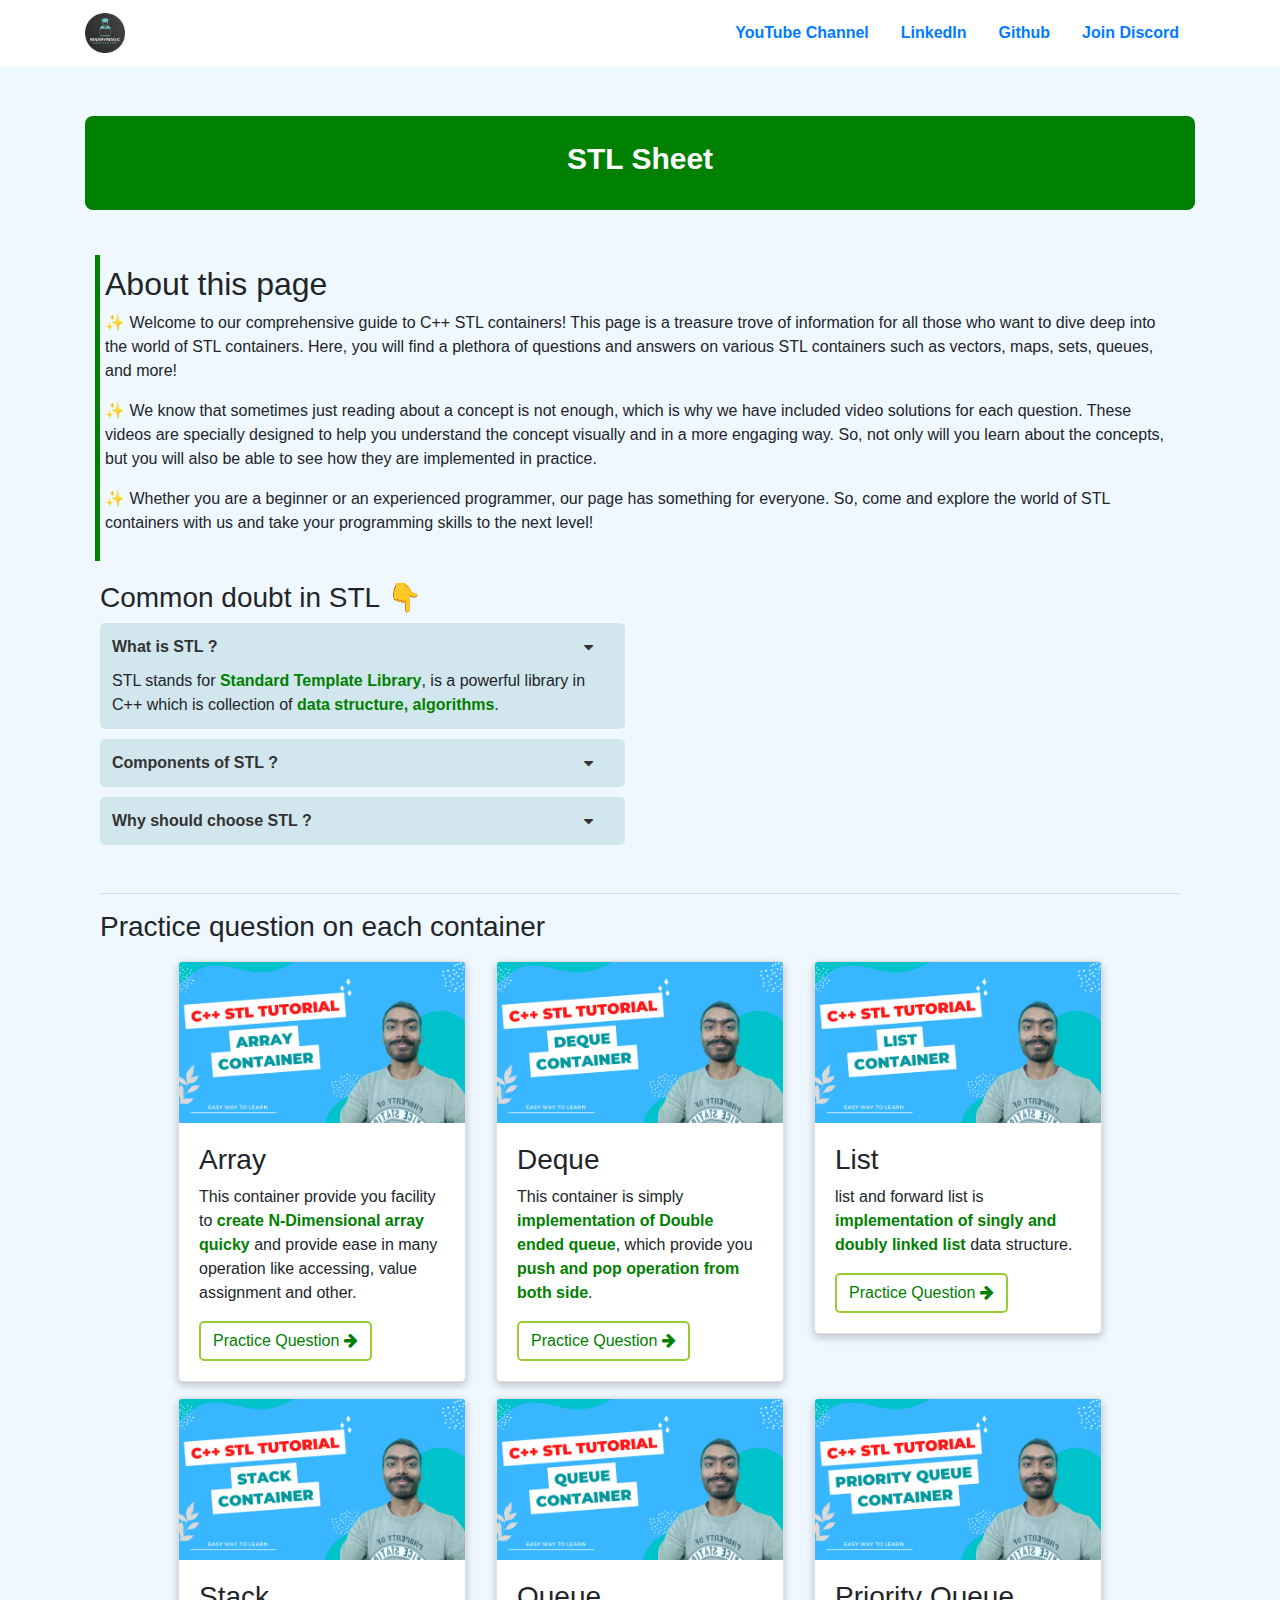
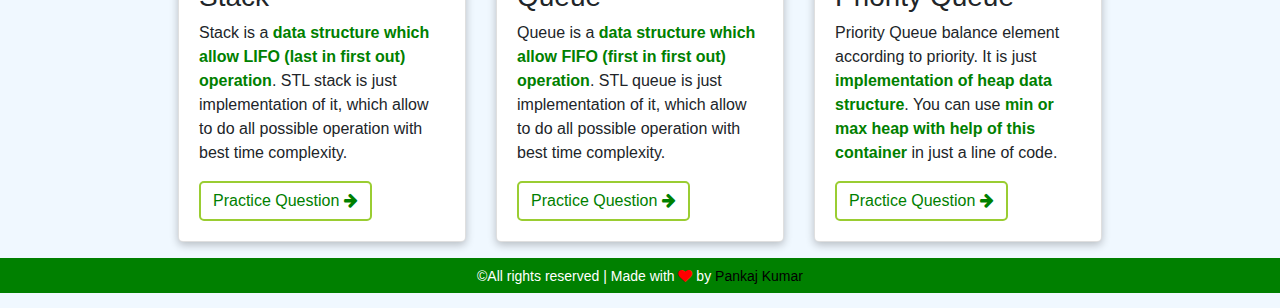
==== index.html @ 97b38120 "created a header component and used in all file" ====
<!-- 
    Author: Pankaj Kumar
-->

<!DOCTYPE html>
<html>

<head>

  <!-- Google search console verification code -->
  <meta name="google-site-verification" content="ai5aUChfaelG0VIE8Lb4H9iocFdcjDU9IxZLRHbo-u8" />

  <!-- adsense code start -->
  
  <script async src="https://pagead2.googlesyndication.com/pagead/js/adsbygoogle.js?client=ca-pub-6755330354272694"
    crossorigin="anonymous"></script>
  
  <!-- adsense code end -->


  <!-- SEO stuff start -->
  <meta name="viewport" content="width=device-width, initial-scale=1">
  <meta name="title" content="STL Sheet - Practice coding questions of C++ STL here, free">
  <meta name="description"
    content="STL sheet is best place to learn C++ STL concept and practice question over all container and different algorithm.">
  <meta name="keywords" content="stl,c++,progammming question,stl sheet,stl container, binarymagic">
  <meta name="robots" content="index,follow">
  <meta http-equiv="Content-Type" content="text/html; charset=utf-8">
  <meta name="language" content="English">
  <meta name="author" content="binarymagic (pankaj kumar)">

  <link rel="canonical" href="https://binarymagic.in/">

  <!-- SEO stuff end -->

  <!-- Title stuff -->
  <title>STL Sheet - Practice coding questions of C++ STL here, free</title>

  <link rel="icon" href="image/BinaryMagic-circle.png" type="image/x-icon">

  <!-- cdn link -->
  <link rel="stylesheet" href="https://maxcdn.bootstrapcdn.com/bootstrap/4.5.2/css/bootstrap.min.css">
  <script src="https://ajax.googleapis.com/ajax/libs/jquery/3.5.1/jquery.min.js"></script>
  <script src="https://cdnjs.cloudflare.com/ajax/libs/popper.js/1.16.0/umd/popper.min.js"></script>
  <script src="https://maxcdn.bootstrapcdn.com/bootstrap/4.5.2/js/bootstrap.min.js"></script>

  <!-- cdn link for font-awesome -->
  <link rel="stylesheet" href="https://cdnjs.cloudflare.com/ajax/libs/font-awesome/4.7.0/css/font-awesome.min.css">

  <!-- mdl cdn link -->
  <link href="https://fonts.googleapis.com/icon?family=Material+Icons" rel="stylesheet">

  <link rel="stylesheet" href="css/style.css">
  <link rel="stylesheet" href="css/main.css">
  <script src="./js/components/headerComponent.js"></script>

</head>

<body>
  <!-- Header Start -->

  <div id="header">
  </div>

  <!-- Header End -->

  <!-- Main Content Start -->


  <div class="page-main-div container" style="margin-top:50px">

    <!-- Page Heading Start -->

    <div class="page-title-div">
      <div class="container">
        <h1 class="text-center sheet-name">STL Sheet</h1>
      </div>
    </div>

    <!-- about STL  page -->
    <div class="about-stl-page">
      <div>
        <h2>About this page</h2>
        <p>
          ✨ Welcome to our comprehensive guide to C++ STL containers! This page is a treasure trove of information for all those who
          want to dive deep into the world of STL containers. Here, you will find a plethora of questions and answers on various
          STL containers such as vectors, maps, sets, queues, and more!
        </p>

        <p>
          ✨ We know that sometimes just reading about a concept is not enough, which is why we have included video solutions for
          each question. These videos are specially designed to help you understand the concept visually and in a more engaging
          way. So, not only will you learn about the concepts, but you will also be able to see how they are implemented in
          practice.
        </p>

        <p>
          ✨ Whether you are a beginner or an experienced programmer, our page has something for everyone. So, come and explore the
          world of STL containers with us and take your programming skills to the next level!
        </p>
      </div>
    </div>

    <div class="container">

      <div class="row">

        <div class="col-md">
          <h3>Common doubt in STL 👇</h3>
          <ol class="modern-list">
            <li>

              <div class="modern-list-item">
                <a class="modern-list-item-name" data-toggle="collapse" href="#firstQuestion" role="button"
                  aria-controls="firstQuestion">
                  What is STL ? <i class="fa fa-caret-down" aria-hidden="true"></i>
                </a>
                <div class="modern-list-item-description collapse show" id="firstQuestion">
                  STL stands for <b class="important-point">Standard Template Library</b>, is a powerful library in C++
                  which is collection of <b class="important-point">data structure, algorithms</b>.
                </div>
              </div>


              <div class="modern-list-item">
                <a class="modern-list-item-name" data-toggle="collapse" href="#secondQuestion" role="button"
                  aria-expanded="false" aria-controls="secondQuestion">
                  Components of STL ? <i class="fa fa-caret-down" aria-hidden="true"></i>
                </a>
                <div class="modern-list-item-description collapse" id="secondQuestion">
                  Their are four components of stl.
                  <div>
                    <span class="pill">Container</span>
                    <span class="pill">Algorithms</span>
                    <span class="pill">Iterator</span>
                    <span class="pill">Functors</span>
                  </div>
                </div>
              </div>

              <div class="modern-list-item">
                <a class="modern-list-item-name" data-toggle="collapse" href="#thirdQuestion" role="button"
                  aria-expanded="false" aria-controls="thirdQuestion">
                  Why should choose STL ? <i class="fa fa-caret-down" aria-hidden="true"></i>
                </a>
                <div class="modern-list-item-description collapse" id="thirdQuestion">
                  By using this library, you can save time in writing code, <b>gain best time and space complexity</b>, finish work in
                  very little line of code. It is mainly known for its <b>versatility, efficiency, and ease of use</b>.
                </div>
              </div>

            </li>
          </ol>

        </div>

        <div class="col-md">
          <div class="embed-responsive embed-responsive-16by9 text-center">
            <iframe class="embed-responsive-item" src="https://www.youtube.com/embed/uDUYQtZ7eUk"></iframe>
          </div>
        </div>
      </div>

      <hr>

      <div>
        <h3>Practice question on each container</h3>
      </div>
    </div>

    <!-- grid of container start -->
    <div class="" style="margin-top: 5px; padding-top: 10px;">
      <div class="container">
        <div class="row hidden-md-up justify-content-center">

          <!-- grid cell -->
          <div class="col-auto mb-3">
            <div class="card" style="width: 18rem;">
              <img class="card-img-top" src="image/array.png" alt="Card image cap">
              <div class="card-body">
                <h3>Array</h3>
                <p class="card-text">
                  This container provide you facility to <b class="important-point">create N-Dimensional array
                    quicky</b> and provide ease in
                  many operation like accessing, value assignment and other.
                </p>
                <a class="btn" href="array.html">Practice Question <i class="fa fa-arrow-right"
                    aria-hidden="true"></i></a>
              </div>
            </div>
          </div>

          <!-- grid cell -->
          <div class="col-auto mb-3">
            <div class="card" style="width: 18rem;">
              <img class="card-img-top" src="image/deque.png" alt="Card image cap">
              <div class="card-body">
                <h3>Deque</h3>
                <p class="card-text">
                  This container is simply <b class="important-point">implementation of Double ended queue</b>, which
                  provide you <b class="important-point">push and
                    pop operation from both side</b>.
                </p>
                <a class="btn" href="deque.html">Practice Question <i class="fa fa-arrow-right"
                    aria-hidden="true"></i></a>
              </div>
            </div>
          </div>

          <!-- grid cell -->
          <div class="col-auto mb-3">
            <div class="card" style="width: 18rem;">
              <img class="card-img-top" src="image/list.png" alt="Card image cap">
              <div class="card-body">
                <h3>List</h3>
                <p class="card-text">
                  list and forward list is <b class="important-point">implementation of singly and doubly linked list
                  </b> data structure.
                </p>
                <a class="btn" href="list.html">Practice Question <i class="fa fa-arrow-right"
                    aria-hidden="true"></i></a>
              </div>
            </div>
          </div>


          <div class="col-auto mb-3">
          <div class="card" style="width: 18rem;">
            <img class="card-img-top" src="image/stack.png" alt="Card image cap">
            <div class="card-body">
              <h3>Stack</h3>
              <p class="card-text">
                Stack is a <b class="important-point">data structure which allow LIFO (last in first out) operation</b>. STL stack is just implementation of it, which allow to do all possible operation with best time complexity.
              </p>
              <a class="btn" href="stack.html">Practice Question <i class="fa fa-arrow-right" aria-hidden="true"></i></a>
            </div>
          </div>
        </div>

        <div class="col-auto mb-3">
          <div class="card" style="width: 18rem;">
            <img class="card-img-top" src="image/queue.png" alt="Card image cap">
            <div class="card-body">
              <h3>Queue</h3>
              <p class="card-text">
                Queue is a <b class="important-point">data structure which allow FIFO (first in first out) operation</b>. STL queue is just
                implementation of it, which allow to do all possible operation with best time complexity.
              </p>
              <a class="btn" href="queue.html">Practice Question <i class="fa fa-arrow-right" aria-hidden="true"></i></a>
            </div>
          </div>
        </div>

        <div class="col-auto mb-3">
          <div class="card" style="width: 18rem;">
            <img class="card-img-top" src="image/priority_queue.png" alt="Card image cap">
            <div class="card-body">
              <h3>Priority Queue</h3>
              <p class="card-text">
                Priority Queue balance element according to priority. It is just <b class="important-point">implementation of heap data structure</b>. You can use <b class="important-point">min or max heap with help of this container</b> in just a line of code.
              </p>
              <a class="btn" href="priority_queue.html">Practice Question <i class="fa fa-arrow-right" aria-hidden="true"></i></a>
            </div>
          </div>
        </div>

      </div>
    </div>
  </div>

  <!-- grid of container end -->
  </div>

  
  <!-- footer section start -->
  <footer class="footer">
    <div class="container-fluid text-center">
      <p>
        &copy;All rights reserved | Made with <i class="fa fa-heart" style="color: red;"></i> by <a
          href="https://github.com/Pankajcoder1"> Pankaj Kumar</a>
      </p>
    </div>
  </footer>
  <!-- footer section end -->

  <script>
    const header = document.getElementById("header");
    header.appendChild(headerComponents());
  </script>

</body>

</html>
---- css/style.css ----
/* 
    Author: Pankaj Kumar
*/

:root {
    --background-color: green;
    --code-color: #df3079;
}

body {
    padding: 0px;
    margin: 0px;
    overflow-x: scroll;
    background-color: #f0f8ff;
}

/* css of header section start */
.navbar {
    width: 100%;
    top: 0px;
}

.header {
    background-color: #fff;
    margin-bottom: 10px;
}

.nav-item {
    font-weight: bold;
}

.nav-item:hover {
    background-color: green;
    font-weight: bold;
    border-radius: 8px;
}

.nav-item:hover a {
    color: #fff;
}

/* Make the collapsible menu vertical */
@media (max-width: 767.98px) {
    .navbar-collapse {
        flex-direction: column;
        align-items: stretch;
    }

    .nav {
        margin-left: auto;
        margin-right: auto;
        display: flex;
        flex-direction: column;
        align-items: stretch;
    }

    .nav-item {
        margin-bottom: 0.5rem;
        font-weight: bold;
    }
}

.page-main-div {
    min-height: 95vh;
}

.page-title-div {
    padding: 25px;
    margin-bottom: 45px;
    background-color: var(--background-color);
    border-radius: 8px;
}


.page-title-div h1 {
    font-weight: bold;
    font-size: 30px;
    color: #fff;
}

td:nth-child(3) {
    text-align: center;
}

.fa-youtube-play {
    color: red;
    font-size: 20px;
}

.table tr th:nth-child(1) {
    width: 5%;
}

.table tr td:nth-child(2) {
    width: auto;
}

.table tr td:nth-child(3) {
    width: 10%;
}


.modern-list {
    list-style: none;
    margin: 0;
    padding: 0;
}

.modern-list-item {
    display: flex;
    flex-wrap: wrap;
    align-items: center;
    background-color: #d2e6ed;
    border-radius: 5px;
    padding: 12px;
    margin-bottom: 10px;
}

.modern-list-item-name {
    flex-grow: 1;
    text-decoration: none;
    color: #333;
    font-weight: bold;
    font-size: 16px;
    display: flex;
    align-items: center;
    justify-content: space-between;
    padding-right: 20px;
}

.modern-list-item-name i {
    margin-left: 10px;
    transition: transform 0.2s ease-in-out;
}

.modern-list-item-name[aria-expanded="true"] i {
    transform: rotate(180deg);
}

.modern-list-item-description {
    font-size: 16px;
    line-height: 1.5;
    margin-top: 10px;
    width: 100%;
}

.modern-list-item-description b {
    font-weight: bold;
}

/* for code part */
.modern-code-block {
    background-color: #ced4da;
    border: 1px solid #ced4da;
    border-radius: 5px;
    padding: 10px;
    margin-bottom: 10px;
}

.modern-code-block code {
    font-family: 'Courier New', monospace;
    font-size: 16px;
    color: red;
}

.important-point {
    color: green;
}

.pill {
    display: inline-block;
    border-radius: 20px;
    padding: 5px 10px;
    margin-right: 10px;
    background-color: #FFF8DC;
    font-weight: bold;
    font-size: 16px;
    margin-bottom: 10px;
}


.footer {
    height: 50px;
}

.footer div {
    font-size: 14px;
    height: 35px;
    text-align: center;
    margin: auto;
    padding-top: 8px;
    background-color: var(--background-color);
    color: #fff;
}

.footer div a {
    color: #000;
}

@media (max-width: 500px) {
    .navbar-header {
        width: 30%;
        margin: 0px;
    }
}

/* end css code */
---- css/main.css ----
/* 
    Author: Pankaj Kumar
*/
.about-stl-page>div {
    position: relative;
    padding: 10px;
    margin: 10px;
    margin-bottom: 20px;
}

.about-stl-page>div::before {
    content: "";
    position: absolute;
    top: 0;
    bottom: 0;
    left: 0;
    width: 5px;
    background-color: green;
}

.card{
    border-radius: 5px;
    box-shadow: 0px 3px 8px rgba(0, 0, 0, 0.24);
}

.card-body .btn{
    background-color: #fff;
    border-radius: 5px;
    border: solid 2px #9acd32;
    color: green;
}

.card:hover .card-body .btn{
    background-color: green;
    border: solid 1.5px green;
    font-weight: bold;
    color: #fff;
}
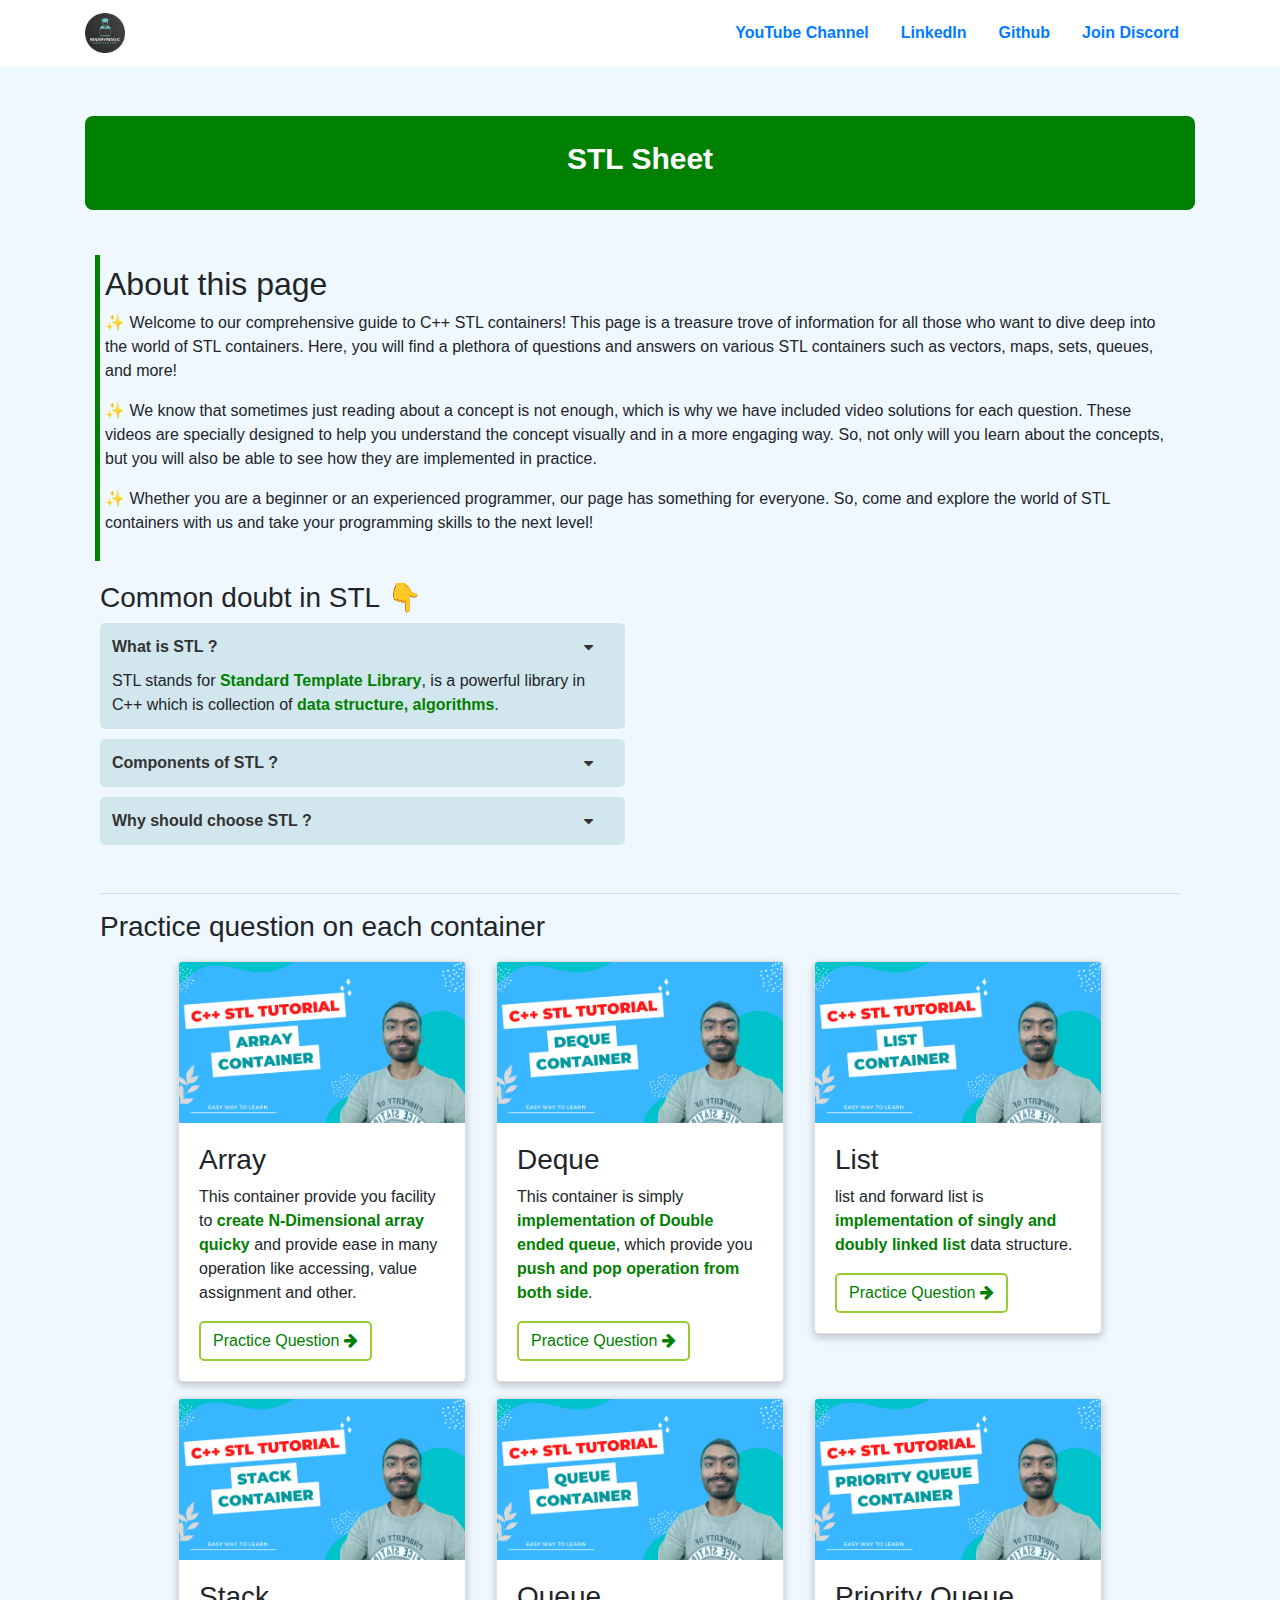
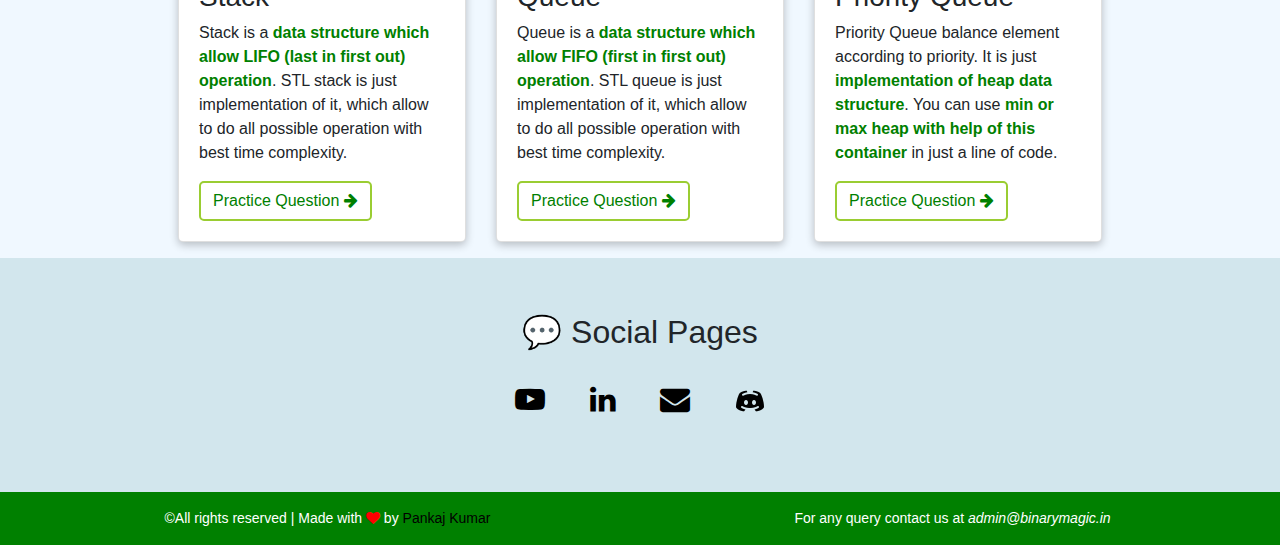
==== commit fcbff4d2: "added social pages section" ====
--- a/index.html
+++ b/index.html
@@ -271,14 +271,60 @@
   <!-- grid of container end -->
   </div>
 
+  <!-- reach out to me section start -->
+  <section class="reach-out-to-me" id="reach-out-to-me">
+    <div class="container">
+      <div class="text-center">
+        <p class="section-heading">
+          💬 Social Pages
+        </p>
+      </div>
+      <div class="reach-out-to-me-inner-div">
+        <ul class="col text-center">
+
+          <li class="youtube_channel">
+            <a href="https://www.youtube.com/channel/UCSVfA_mo9u3_eglngWNpCWg" title="YouTube Channel" target="_blank">
+              <i class="fa fa-youtube-play"></i>
+            </a>
+          </li>
+
+          <li class="linkedin_page">
+            <a href="https://www.linkedin.com/company/binarymagic/" title="Linkedin page" target="_blank">
+              <i class="fa fa-linkedin"></i>
+            </a>
+          </li>
+  
+          <li class="email">
+            <a href="mailto:admin@binarymagic.in" title="any feedback ?" target="_blank">
+              <i class="fa fa-envelope"></i>
+            </a>
+          </li>
+  
+          <li class="discord_account">
+            <a href="https://discord.gg/GMSxHE2fgk" title="Discord server" target="_blank">
+              <img src="image/discord logo.png"/>
+            </a>
+          </li>
+
+        </ul>
+      </div>
+    </div>
+  </section>
+  <!-- reach out to me section end -->
+
   
   <!-- footer section start -->
   <footer class="footer">
     <div class="container-fluid text-center">
-      <p>
-        &copy;All rights reserved | Made with <i class="fa fa-heart" style="color: red;"></i> by <a
+      <div class="row">
+        <p class="col">
+          &copy;All rights reserved | Made with <i class="fa fa-heart" style="color: red;"></i> by <a
           href="https://github.com/Pankajcoder1"> Pankaj Kumar</a>
-      </p>
+        </p>
+
+        <p class="col">For any query contact us at <i>admin@binarymagic.in</i></p>
+      </div>
+      
     </div>
   </footer>
   <!-- footer section end -->
--- a/css/style.css
+++ b/css/style.css
@@ -185,7 +185,6 @@
 
 .footer div {
     font-size: 14px;
-    height: 35px;
     text-align: center;
     margin: auto;
     padding-top: 8px;
--- a/css/main.css
+++ b/css/main.css
@@ -18,21 +18,94 @@
     background-color: green;
 }
 
-.card{
+.card {
     border-radius: 5px;
     box-shadow: 0px 3px 8px rgba(0, 0, 0, 0.24);
 }
 
-.card-body .btn{
+.card-body .btn {
     background-color: #fff;
     border-radius: 5px;
     border: solid 2px #9acd32;
     color: green;
 }
 
-.card:hover .card-body .btn{
+.card:hover .card-body .btn {
     background-color: green;
     border: solid 1.5px green;
     font-weight: bold;
     color: #fff;
-}+}
+
+/* css start for reach out to me section*/
+
+.reach-out-to-me {
+    background-color: #d2e6ed;
+    padding: 50px;
+    min-height: 160px;
+}
+
+.section-heading {
+    height: 50px;
+    font-size: 32px;
+    font-weight: 500;
+}
+
+.reach-out-to-me-inner-div {
+    padding-top: 10px;
+}
+
+.reach-out-to-me-inner-div ul {
+    list-style-type: none;
+}
+
+.reach-out-to-me-inner-div ul li {
+    display: inline;
+    margin-right: 20px;
+    margin-left: 20px;
+}
+
+.reach-out-to-me-inner-div ul li a i {
+    font-size: 30px;
+    color: #000;
+}
+
+.reach-out-to-me-inner-div ul li a img {
+    margin-bottom: 10px;
+}
+
+.reach-out-to-me-inner-div ul li:nth-child(1):hover i {
+    color: red;
+}
+
+.reach-out-to-me-inner-div ul li:nth-child(2):hover i {
+    color: #0072b1;
+}
+
+.reach-out-to-me-inner-div ul li:nth-child(3):hover i {
+    color: #bc2a8d;
+}
+
+
+@media(max-width: 575px) {
+    .reach-out-to-me {
+        padding: 30px;
+    }
+
+    .section-heading {
+        height: 30px;
+        font-size: 25px;
+        font-weight: 500;
+    }
+
+    .reach-out-to-me-inner-div ul li {
+        display: inline;
+        margin-left: auto;
+    }
+
+    .reach-out-to-me-inner-div ul li a i {
+        font-size: 28px;
+    }
+}
+
+/* css for reach out to me section end here */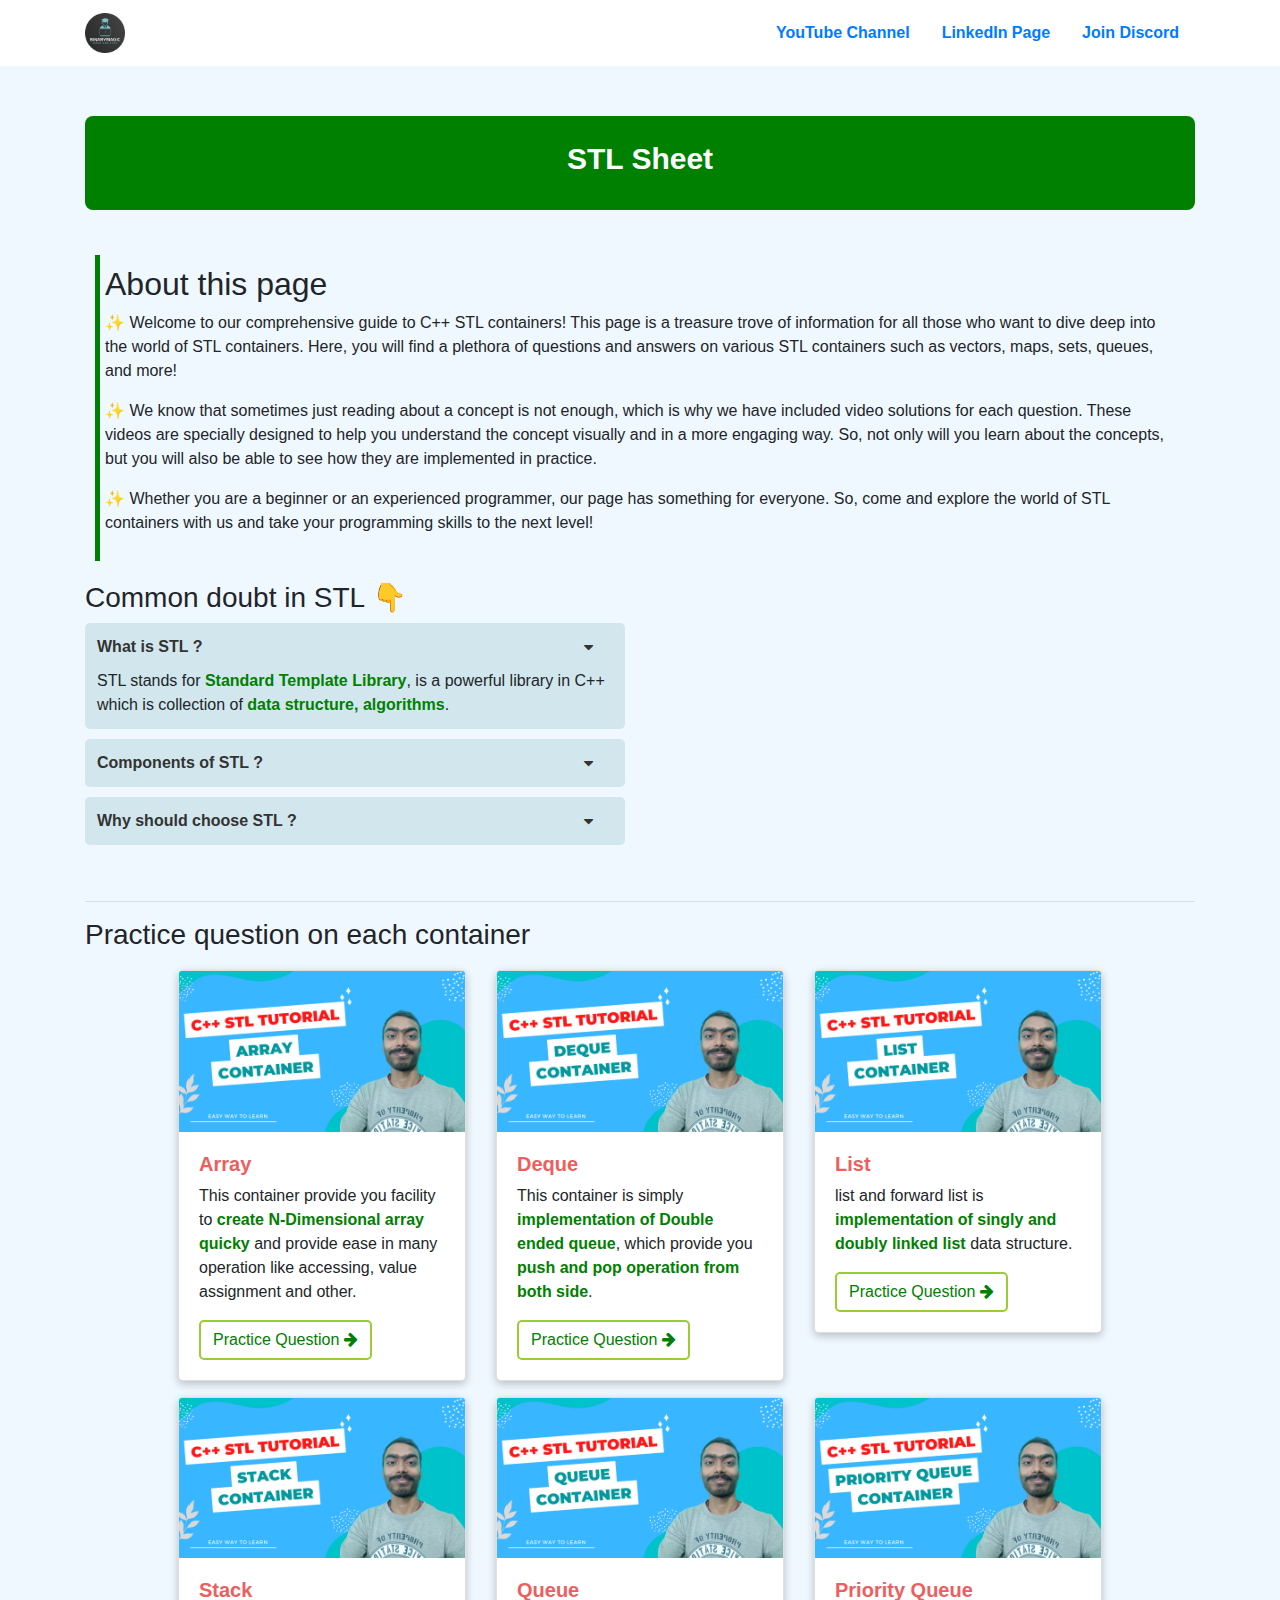
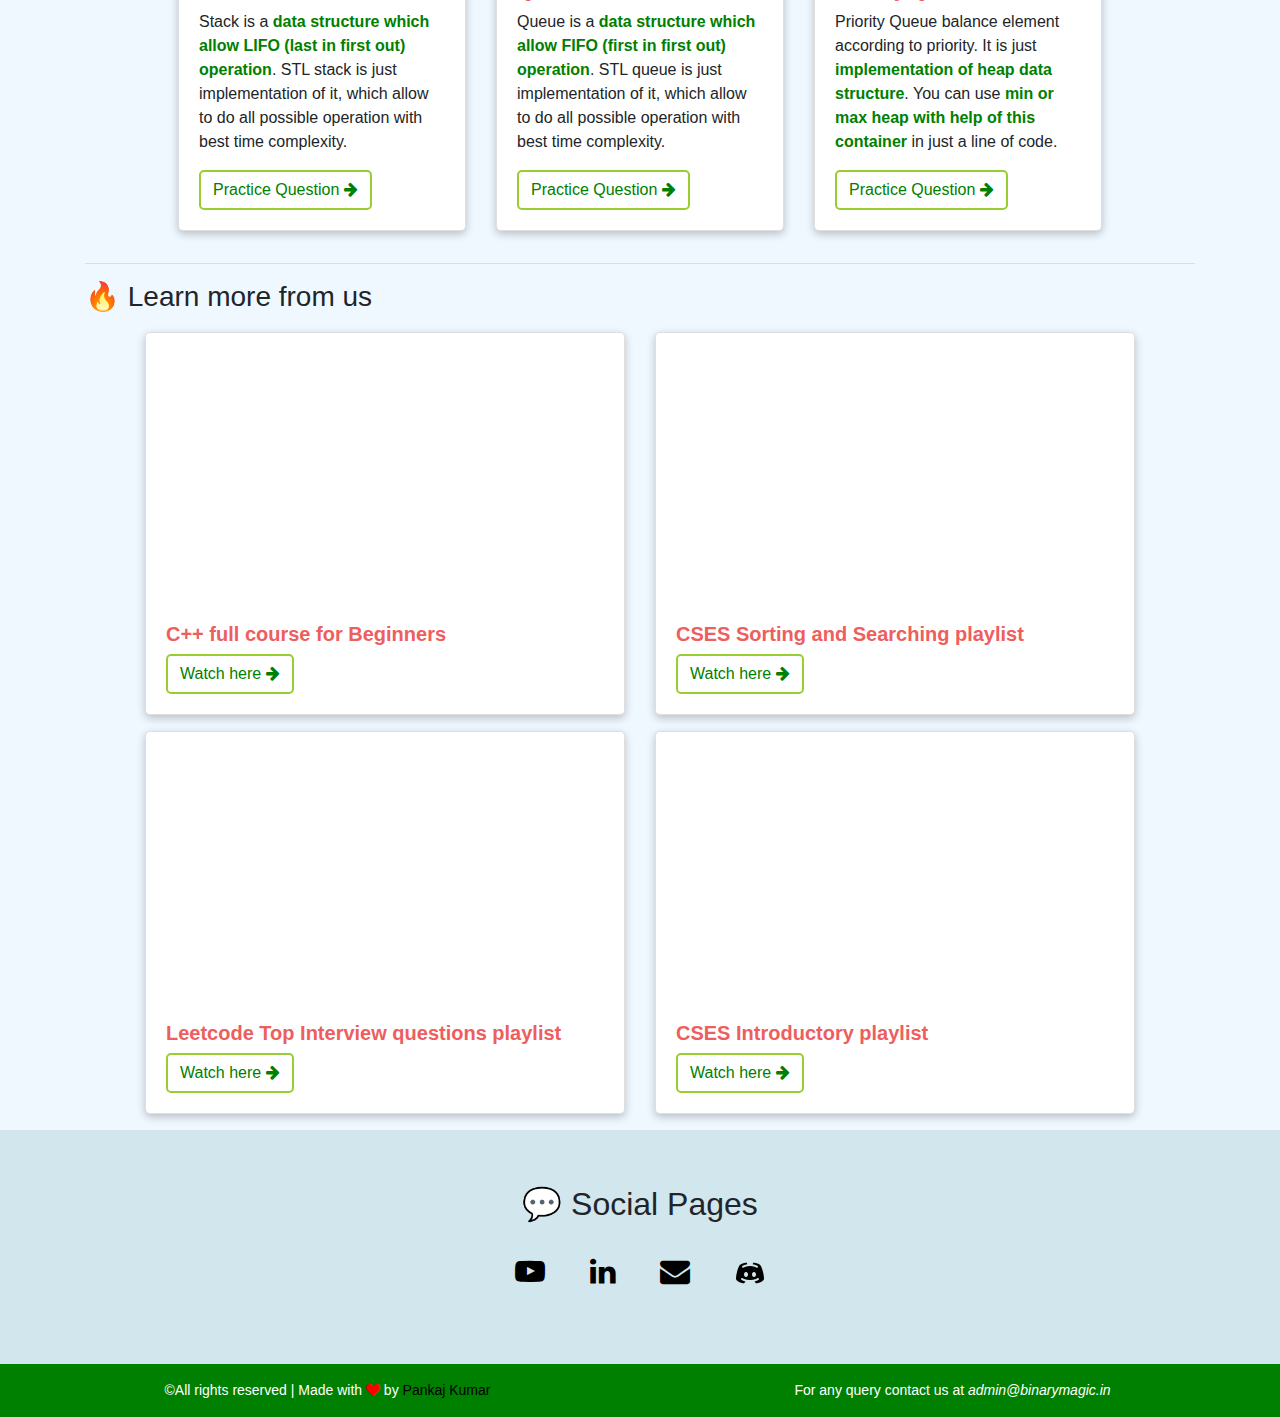
==== commit 8d8a2ce4: "learn more from us section added with 4 dynamic card" ====
--- a/index.html
+++ b/index.html
@@ -11,10 +11,10 @@
   <meta name="google-site-verification" content="ai5aUChfaelG0VIE8Lb4H9iocFdcjDU9IxZLRHbo-u8" />
 
   <!-- adsense code start -->
-  
+
   <script async src="https://pagead2.googlesyndication.com/pagead/js/adsbygoogle.js?client=ca-pub-6755330354272694"
     crossorigin="anonymous"></script>
-  
+
   <!-- adsense code end -->
 
 
@@ -53,6 +53,7 @@
   <link rel="stylesheet" href="css/style.css">
   <link rel="stylesheet" href="css/main.css">
   <script src="./js/components/headerComponent.js"></script>
+  <script src="./js/components/learnMoreCardComponent.js"></script>
 
 </head>
 
@@ -72,7 +73,7 @@
     <!-- Page Heading Start -->
 
     <div class="page-title-div">
-      <div class="container">
+      <div class="">
         <h1 class="text-center sheet-name">STL Sheet</h1>
       </div>
     </div>
@@ -82,34 +83,38 @@
       <div>
         <h2>About this page</h2>
         <p>
-          ✨ Welcome to our comprehensive guide to C++ STL containers! This page is a treasure trove of information for all those who
-          want to dive deep into the world of STL containers. Here, you will find a plethora of questions and answers on various
+          ✨ Welcome to our comprehensive guide to C++ STL containers! This page is a treasure trove of information for
+          all those who
+          want to dive deep into the world of STL containers. Here, you will find a plethora of questions and answers on
+          various
           STL containers such as vectors, maps, sets, queues, and more!
         </p>
 
         <p>
-          ✨ We know that sometimes just reading about a concept is not enough, which is why we have included video solutions for
-          each question. These videos are specially designed to help you understand the concept visually and in a more engaging
-          way. So, not only will you learn about the concepts, but you will also be able to see how they are implemented in
+          ✨ We know that sometimes just reading about a concept is not enough, which is why we have included video
+          solutions for
+          each question. These videos are specially designed to help you understand the concept visually and in a more
+          engaging
+          way. So, not only will you learn about the concepts, but you will also be able to see how they are implemented
+          in
           practice.
         </p>
 
         <p>
-          ✨ Whether you are a beginner or an experienced programmer, our page has something for everyone. So, come and explore the
+          ✨ Whether you are a beginner or an experienced programmer, our page has something for everyone. So, come and
+          explore the
           world of STL containers with us and take your programming skills to the next level!
         </p>
       </div>
     </div>
 
-    <div class="container">
-
+    <div class="">
       <div class="row">
 
         <div class="col-md">
           <h3>Common doubt in STL 👇</h3>
           <ol class="modern-list">
             <li>
-
               <div class="modern-list-item">
                 <a class="modern-list-item-name" data-toggle="collapse" href="#firstQuestion" role="button"
                   aria-controls="firstQuestion">
@@ -144,7 +149,8 @@
                   Why should choose STL ? <i class="fa fa-caret-down" aria-hidden="true"></i>
                 </a>
                 <div class="modern-list-item-description collapse" id="thirdQuestion">
-                  By using this library, you can save time in writing code, <b>gain best time and space complexity</b>, finish work in
+                  By using this library, you can save time in writing code, <b>gain best time and space complexity</b>,
+                  finish work in
                   very little line of code. It is mainly known for its <b>versatility, efficiency, and ease of use</b>.
                 </div>
               </div>
@@ -160,116 +166,152 @@
           </div>
         </div>
       </div>
-
       <hr>
-
+    </div>
+  </div>
+
+  <section class="container">
+    <div class="">
       <div>
         <h3>Practice question on each container</h3>
       </div>
-    </div>
-
-    <!-- grid of container start -->
-    <div class="" style="margin-top: 5px; padding-top: 10px;">
-      <div class="container">
-        <div class="row hidden-md-up justify-content-center">
-
-          <!-- grid cell -->
-          <div class="col-auto mb-3">
-            <div class="card" style="width: 18rem;">
-              <img class="card-img-top" src="image/array.png" alt="Card image cap">
-              <div class="card-body">
-                <h3>Array</h3>
-                <p class="card-text">
-                  This container provide you facility to <b class="important-point">create N-Dimensional array
-                    quicky</b> and provide ease in
-                  many operation like accessing, value assignment and other.
-                </p>
-                <a class="btn" href="array.html">Practice Question <i class="fa fa-arrow-right"
-                    aria-hidden="true"></i></a>
-              </div>
-            </div>
-          </div>
-
-          <!-- grid cell -->
-          <div class="col-auto mb-3">
-            <div class="card" style="width: 18rem;">
-              <img class="card-img-top" src="image/deque.png" alt="Card image cap">
-              <div class="card-body">
-                <h3>Deque</h3>
-                <p class="card-text">
-                  This container is simply <b class="important-point">implementation of Double ended queue</b>, which
-                  provide you <b class="important-point">push and
-                    pop operation from both side</b>.
-                </p>
-                <a class="btn" href="deque.html">Practice Question <i class="fa fa-arrow-right"
-                    aria-hidden="true"></i></a>
-              </div>
-            </div>
-          </div>
-
-          <!-- grid cell -->
-          <div class="col-auto mb-3">
-            <div class="card" style="width: 18rem;">
-              <img class="card-img-top" src="image/list.png" alt="Card image cap">
-              <div class="card-body">
-                <h3>List</h3>
-                <p class="card-text">
-                  list and forward list is <b class="important-point">implementation of singly and doubly linked list
-                  </b> data structure.
-                </p>
-                <a class="btn" href="list.html">Practice Question <i class="fa fa-arrow-right"
-                    aria-hidden="true"></i></a>
-              </div>
-            </div>
-          </div>
-
-
-          <div class="col-auto mb-3">
-          <div class="card" style="width: 18rem;">
-            <img class="card-img-top" src="image/stack.png" alt="Card image cap">
-            <div class="card-body">
-              <h3>Stack</h3>
-              <p class="card-text">
-                Stack is a <b class="important-point">data structure which allow LIFO (last in first out) operation</b>. STL stack is just implementation of it, which allow to do all possible operation with best time complexity.
-              </p>
-              <a class="btn" href="stack.html">Practice Question <i class="fa fa-arrow-right" aria-hidden="true"></i></a>
-            </div>
+
+      <!-- grid of container start -->
+      <div class="" style="margin-top: 5px; padding-top: 10px;">
+        <div class="container">
+          <div class="row hidden-md-up justify-content-center">
+
+            <!-- grid cell -->
+            <div class="col-auto mb-3">
+              <div class="card" style="width: 18rem;">
+                <img class="card-img-top" src="image/array.png" alt="Card image cap">
+                <div class="card-body">
+                  <h3>Array</h3>
+                  <p class="card-text">
+                    This container provide you facility to <b class="important-point">create N-Dimensional array
+                      quicky</b> and provide ease in
+                    many operation like accessing, value assignment and other.
+                  </p>
+                  <a class="btn" href="array.html">Practice Question <i class="fa fa-arrow-right"
+                      aria-hidden="true"></i></a>
+                </div>
+              </div>
+            </div>
+
+            <!-- grid cell -->
+            <div class="col-auto mb-3">
+              <div class="card" style="width: 18rem;">
+                <img class="card-img-top" src="image/deque.png" alt="Card image cap">
+                <div class="card-body">
+                  <h3>Deque</h3>
+                  <p class="card-text">
+                    This container is simply <b class="important-point">implementation of Double ended queue</b>, which
+                    provide you <b class="important-point">push and
+                      pop operation from both side</b>.
+                  </p>
+                  <a class="btn" href="deque.html">Practice Question <i class="fa fa-arrow-right"
+                      aria-hidden="true"></i></a>
+                </div>
+              </div>
+            </div>
+
+            <!-- grid cell -->
+            <div class="col-auto mb-3">
+              <div class="card" style="width: 18rem;">
+                <img class="card-img-top" src="image/list.png" alt="Card image cap">
+                <div class="card-body">
+                  <h3>List</h3>
+                  <p class="card-text">
+                    list and forward list is <b class="important-point">implementation of singly and doubly linked list
+                    </b> data structure.
+                  </p>
+                  <a class="btn" href="list.html">Practice Question <i class="fa fa-arrow-right"
+                      aria-hidden="true"></i></a>
+                </div>
+              </div>
+            </div>
+
+
+            <div class="col-auto mb-3">
+              <div class="card" style="width: 18rem;">
+                <img class="card-img-top" src="image/stack.png" alt="Card image cap">
+                <div class="card-body">
+                  <h3>Stack</h3>
+                  <p class="card-text">
+                    Stack is a <b class="important-point">data structure which allow LIFO (last in first out)
+                      operation</b>.
+                    STL stack is just implementation of it, which allow to do all possible operation with best time
+                    complexity.
+                  </p>
+                  <a class="btn" href="stack.html">Practice Question <i class="fa fa-arrow-right"
+                      aria-hidden="true"></i></a>
+                </div>
+              </div>
+            </div>
+
+            <div class="col-auto mb-3">
+              <div class="card" style="width: 18rem;">
+                <img class="card-img-top" src="image/queue.png" alt="Card image cap">
+                <div class="card-body">
+                  <h3>Queue</h3>
+                  <p class="card-text">
+                    Queue is a <b class="important-point">data structure which allow FIFO (first in first out)
+                      operation</b>.
+                    STL queue is just
+                    implementation of it, which allow to do all possible operation with best time complexity.
+                  </p>
+                  <a class="btn" href="queue.html">Practice Question <i class="fa fa-arrow-right"
+                      aria-hidden="true"></i></a>
+                </div>
+              </div>
+            </div>
+
+            <div class="col-auto mb-3">
+              <div class="card" style="width: 18rem;">
+                <img class="card-img-top" src="image/priority_queue.png" alt="Card image cap">
+                <div class="card-body">
+                  <h3>Priority Queue</h3>
+                  <p class="card-text">
+                    Priority Queue balance element according to priority. It is just <b
+                      class="important-point">implementation
+                      of heap data structure</b>. You can use <b class="important-point">min or max heap with help of
+                      this
+                      container</b> in just a line of code.
+                  </p>
+                  <a class="btn" href="priority_queue.html">Practice Question <i class="fa fa-arrow-right"
+                      aria-hidden="true"></i></a>
+                </div>
+              </div>
+            </div>
+
           </div>
         </div>
-
-        <div class="col-auto mb-3">
-          <div class="card" style="width: 18rem;">
-            <img class="card-img-top" src="image/queue.png" alt="Card image cap">
-            <div class="card-body">
-              <h3>Queue</h3>
-              <p class="card-text">
-                Queue is a <b class="important-point">data structure which allow FIFO (first in first out) operation</b>. STL queue is just
-                implementation of it, which allow to do all possible operation with best time complexity.
-              </p>
-              <a class="btn" href="queue.html">Practice Question <i class="fa fa-arrow-right" aria-hidden="true"></i></a>
-            </div>
+      </div>
+
+      <hr>
+
+      <!-- grid of container end -->
+    </div>
+  </section>
+
+  <section class="learn-more-from-us">
+    <div class="container">
+      <div>
+        <h3>🔥 Learn more from us</h3>
+      </div>
+
+      <div class="" style="margin-top: 5px; padding-top: 10px;">
+        <div class="container">
+          <div class="row hidden-md-up justify-content-center" id="playlist-container">
+
+            <!-- grid cell -->
+            <!-- card will get automatically added via js here -->
           </div>
         </div>
-
-        <div class="col-auto mb-3">
-          <div class="card" style="width: 18rem;">
-            <img class="card-img-top" src="image/priority_queue.png" alt="Card image cap">
-            <div class="card-body">
-              <h3>Priority Queue</h3>
-              <p class="card-text">
-                Priority Queue balance element according to priority. It is just <b class="important-point">implementation of heap data structure</b>. You can use <b class="important-point">min or max heap with help of this container</b> in just a line of code.
-              </p>
-              <a class="btn" href="priority_queue.html">Practice Question <i class="fa fa-arrow-right" aria-hidden="true"></i></a>
-            </div>
-          </div>
-        </div>
-
-      </div>
-    </div>
-  </div>
-
-  <!-- grid of container end -->
-  </div>
+      </div>
+    </div>
+
+  </section>
 
   <!-- reach out to me section start -->
   <section class="reach-out-to-me" id="reach-out-to-me">
@@ -283,7 +325,7 @@
         <ul class="col text-center">
 
           <li class="youtube_channel">
-            <a href="https://www.youtube.com/channel/UCSVfA_mo9u3_eglngWNpCWg" title="YouTube Channel" target="_blank">
+            <a href="https://www.youtube.com/@binmagic?sub_confirmation=1" title="YouTube Channel" target="_blank">
               <i class="fa fa-youtube-play"></i>
             </a>
           </li>
@@ -293,16 +335,16 @@
               <i class="fa fa-linkedin"></i>
             </a>
           </li>
-  
+
           <li class="email">
             <a href="mailto:admin@binarymagic.in" title="any feedback ?" target="_blank">
               <i class="fa fa-envelope"></i>
             </a>
           </li>
-  
+
           <li class="discord_account">
             <a href="https://discord.gg/GMSxHE2fgk" title="Discord server" target="_blank">
-              <img src="image/discord logo.png"/>
+              <img src="image/discord logo.png" />
             </a>
           </li>
 
@@ -312,19 +354,19 @@
   </section>
   <!-- reach out to me section end -->
 
-  
+
   <!-- footer section start -->
   <footer class="footer">
     <div class="container-fluid text-center">
       <div class="row">
         <p class="col">
           &copy;All rights reserved | Made with <i class="fa fa-heart" style="color: red;"></i> by <a
-          href="https://github.com/Pankajcoder1"> Pankaj Kumar</a>
+            href="https://github.com/Pankajcoder1"> Pankaj Kumar</a>
         </p>
 
         <p class="col">For any query contact us at <i>admin@binarymagic.in</i></p>
       </div>
-      
+
     </div>
   </footer>
   <!-- footer section end -->
@@ -334,6 +376,10 @@
     header.appendChild(headerComponents());
   </script>
 
+  <script>
+    const playlistContainer = document.getElementById('playlist-container');
+    playlistContainer.appendChild(createPlaylist());
+  </script>
+
 </body>
-
 </html>--- a/css/style.css
+++ b/css/style.css
@@ -60,10 +60,6 @@
     }
 }
 
-.page-main-div {
-    min-height: 95vh;
-}
-
 .page-title-div {
     padding: 25px;
     margin-bottom: 45px;
@@ -99,6 +95,33 @@
     width: 10%;
 }
 
+.learn-more-from-us .card{
+    width: 30rem;
+}
+
+@media(max-width: 1200px){
+    .learn-more-from-us .card{
+        width: 25rem;
+    }
+}
+
+@media(max-width: 992px) {
+    .learn-more-from-us .card {
+        width: 25rem;
+    }
+}
+
+@media(max-width: 576px) {
+    .learn-more-from-us .card {
+        width: 18rem;
+    }
+}
+
+.card h3{
+    color: #ee5e5e;
+    font-size: 20px;
+    font-weight: bold;
+}
 
 .modern-list {
     list-style: none;
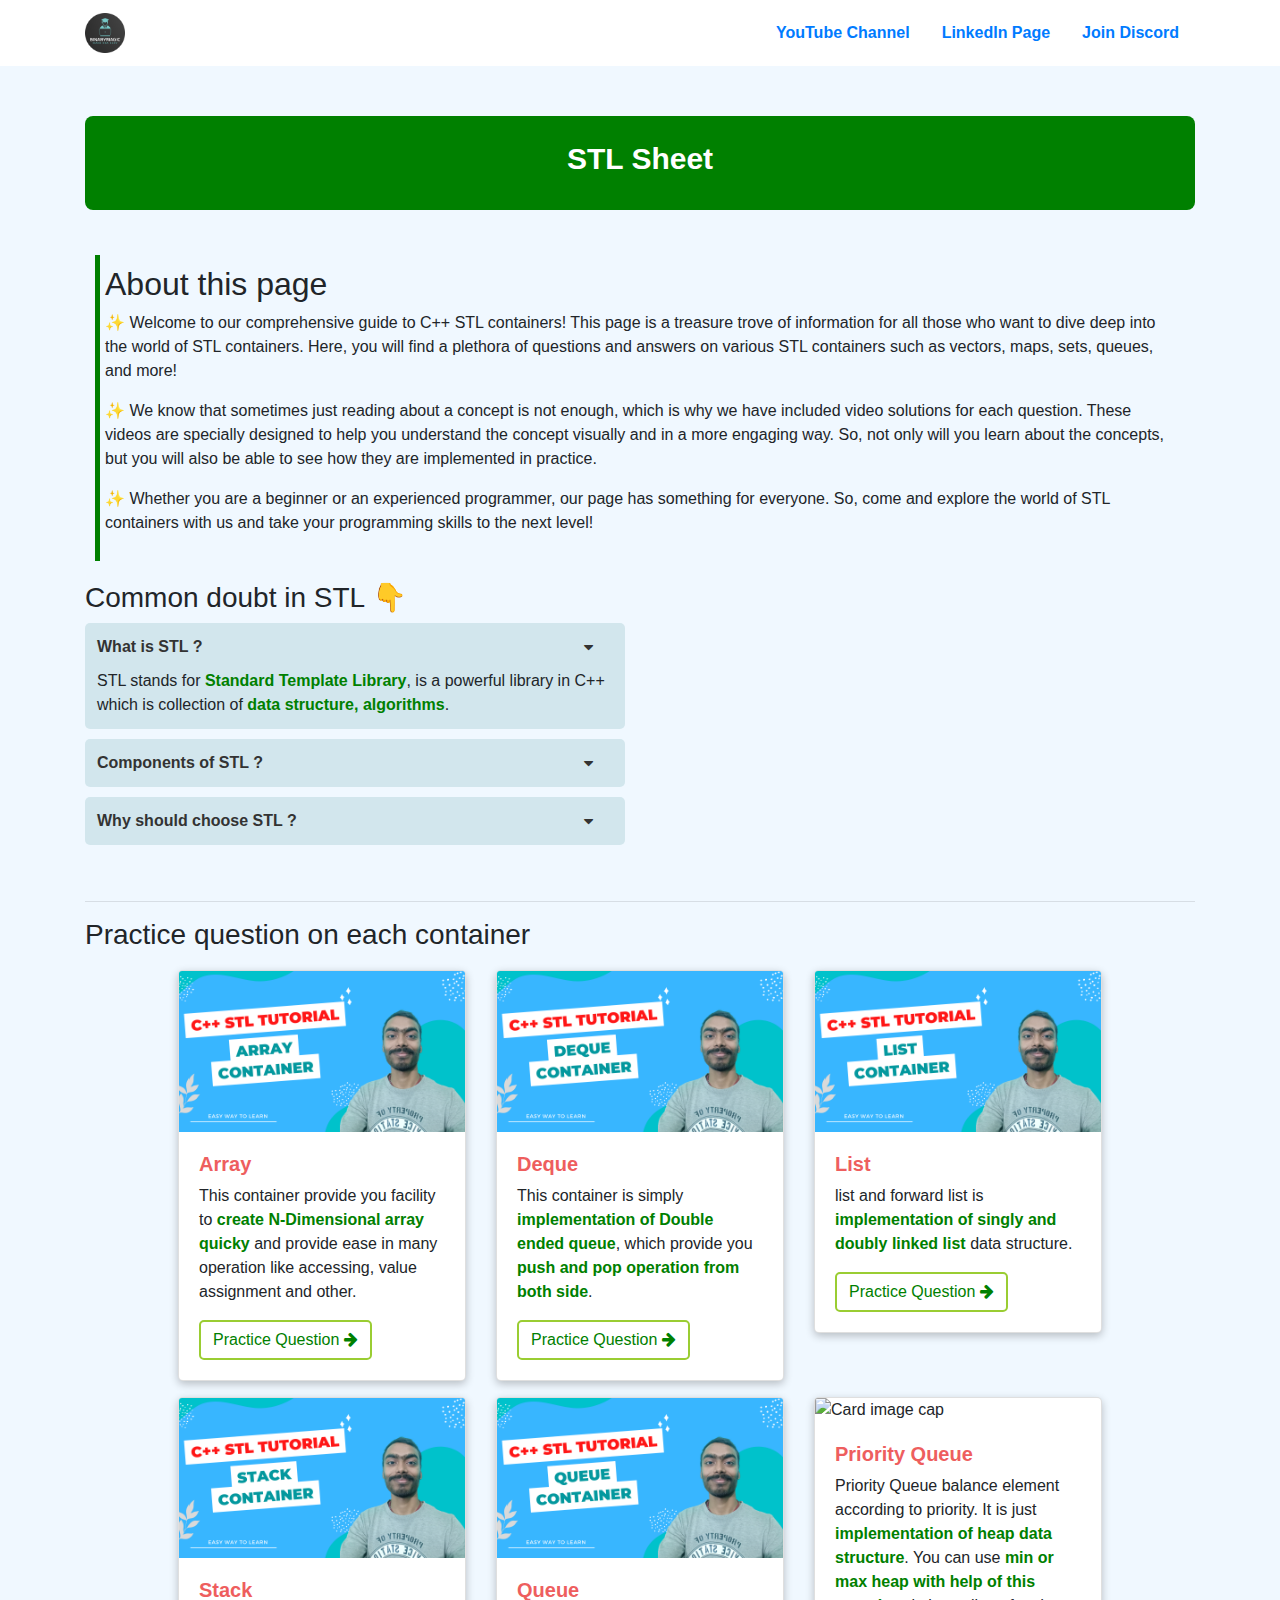
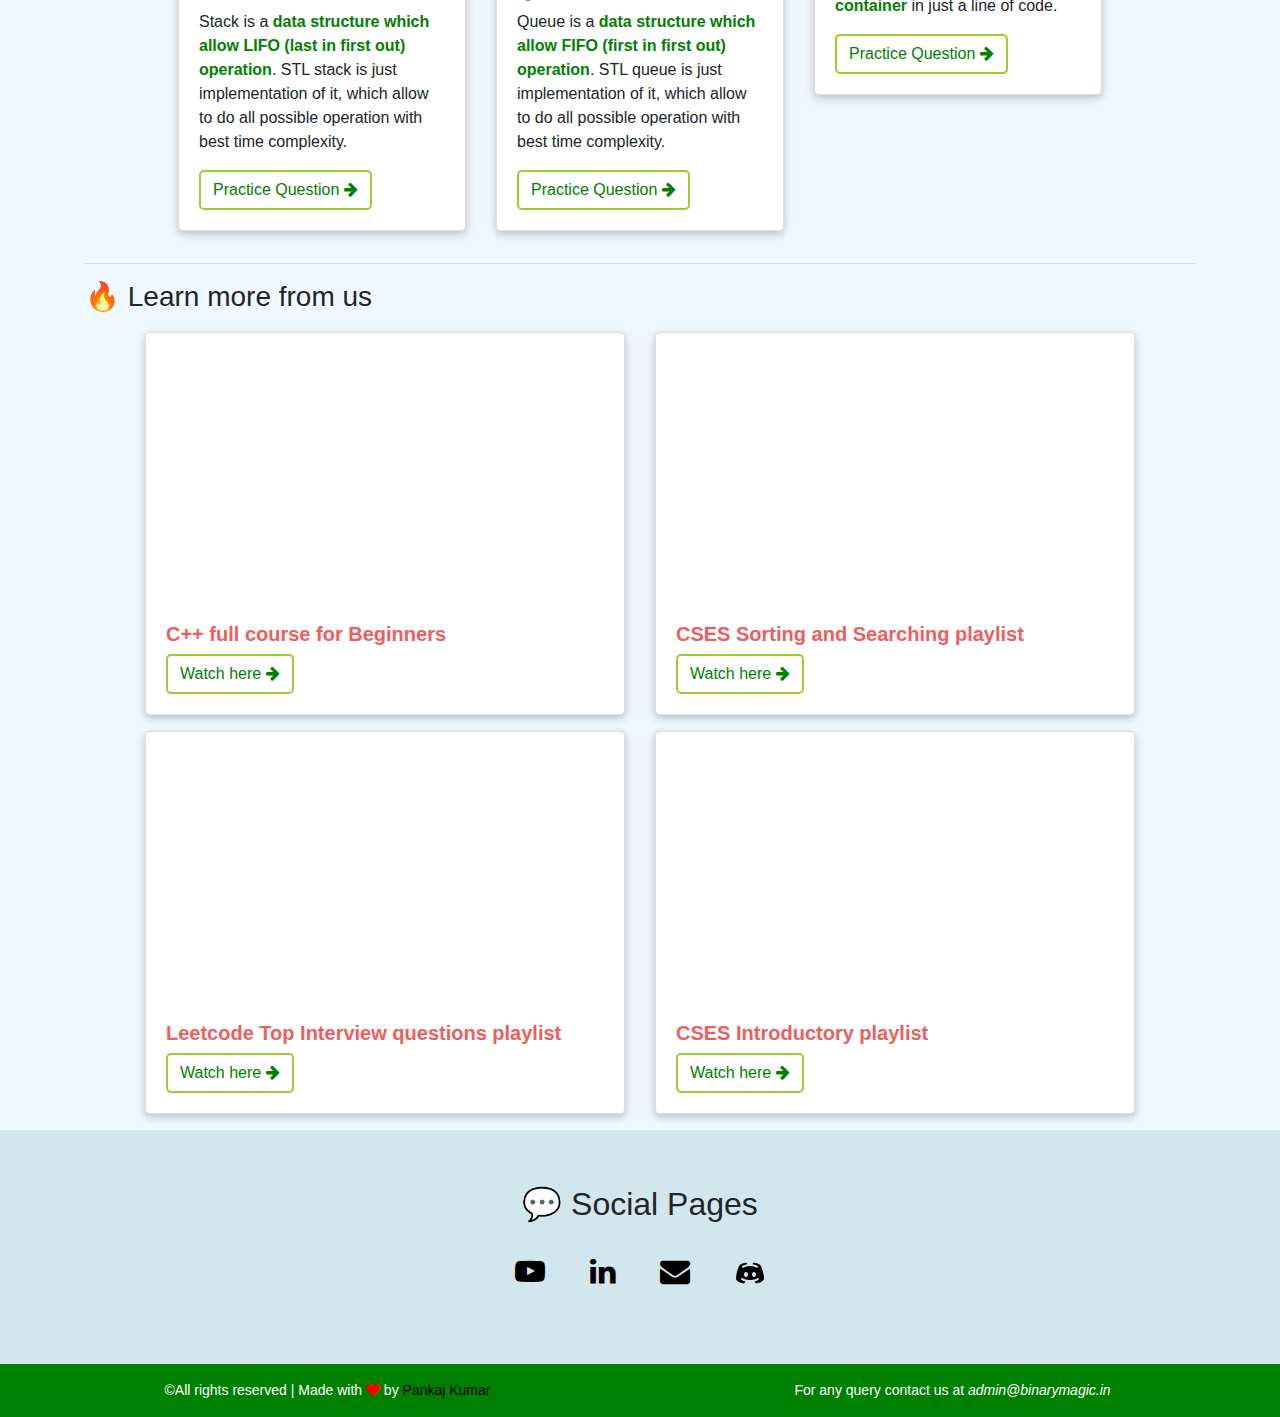
==== commit 5c62e788: "logo finlename renamed" ====
--- a/index.html
+++ b/index.html
@@ -36,7 +36,7 @@
   <!-- Title stuff -->
   <title>STL Sheet - Practice coding questions of C++ STL here, free</title>
 
-  <link rel="icon" href="image/BinaryMagic-circle.png" type="image/x-icon">
+  <link rel="icon" href="image/BinaryMagic-logo.png" type="image/x-icon">
 
   <!-- cdn link -->
   <link rel="stylesheet" href="https://maxcdn.bootstrapcdn.com/bootstrap/4.5.2/css/bootstrap.min.css">
@@ -268,7 +268,7 @@
 
             <div class="col-auto mb-3">
               <div class="card" style="width: 18rem;">
-                <img class="card-img-top" src="image/priority_queue.png" alt="Card image cap">
+                <img class="card-img-top" src="image/priorityQueue.png" alt="Card image cap">
                 <div class="card-body">
                   <h3>Priority Queue</h3>
                   <p class="card-text">
@@ -310,7 +310,6 @@
         </div>
       </div>
     </div>
-
   </section>
 
   <!-- reach out to me section start -->
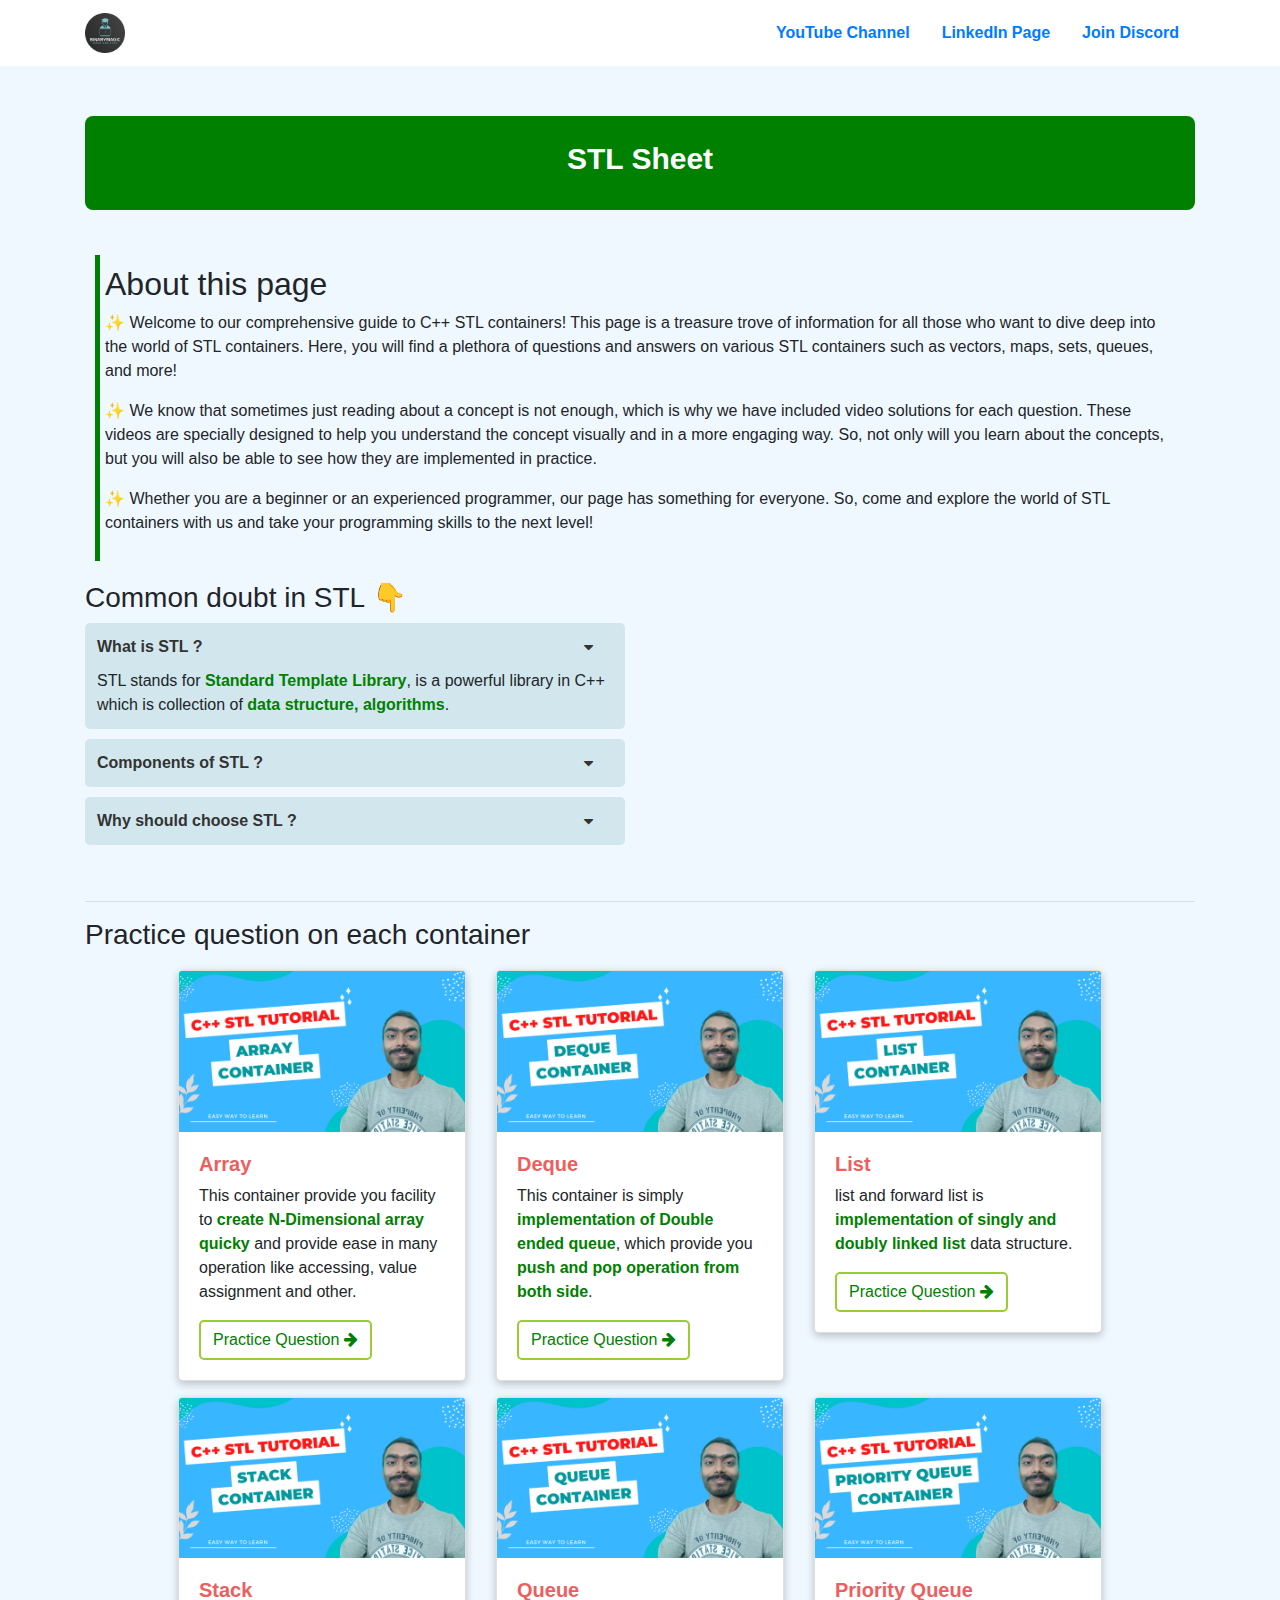
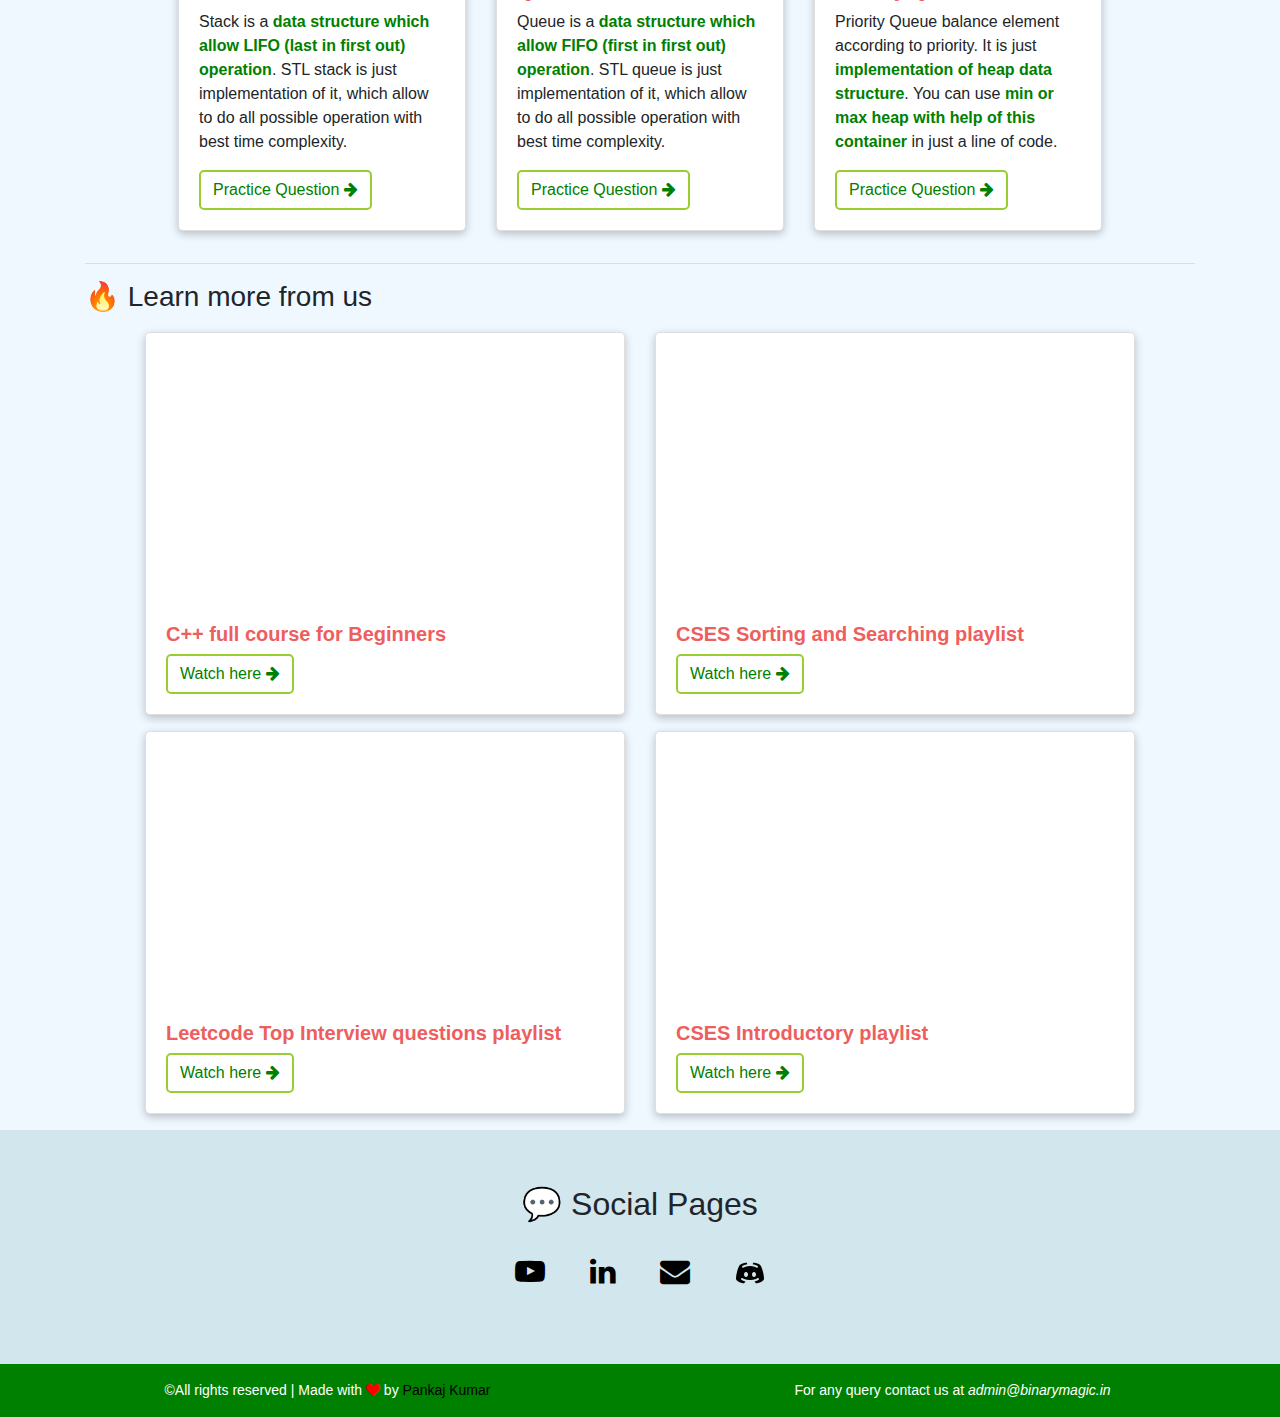
==== commit 7fb0aa98: "priority queue image correction" ====
--- a/index.html
+++ b/index.html
@@ -278,7 +278,7 @@
                       this
                       container</b> in just a line of code.
                   </p>
-                  <a class="btn" href="priority_queue.html">Practice Question <i class="fa fa-arrow-right"
+                  <a class="btn" href="priorityQueue.html">Practice Question <i class="fa fa-arrow-right"
                       aria-hidden="true"></i></a>
                 </div>
               </div>
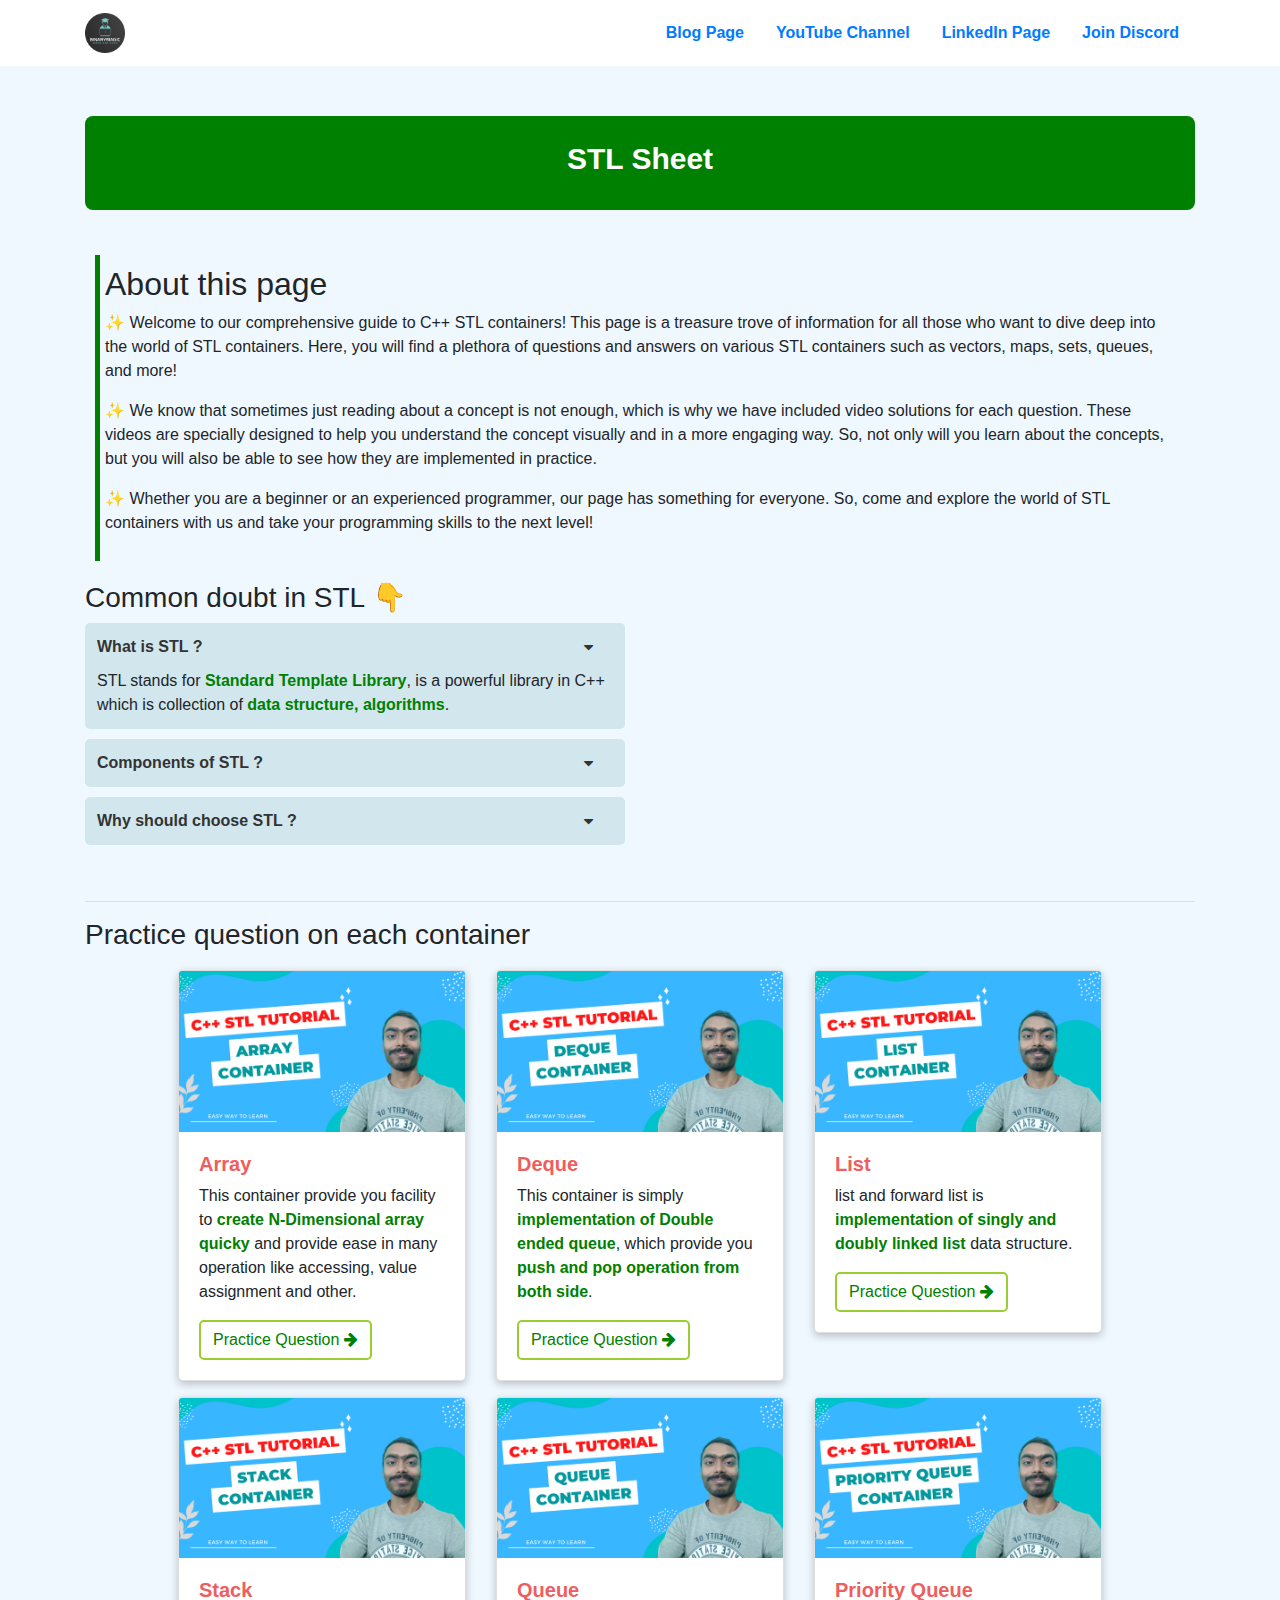
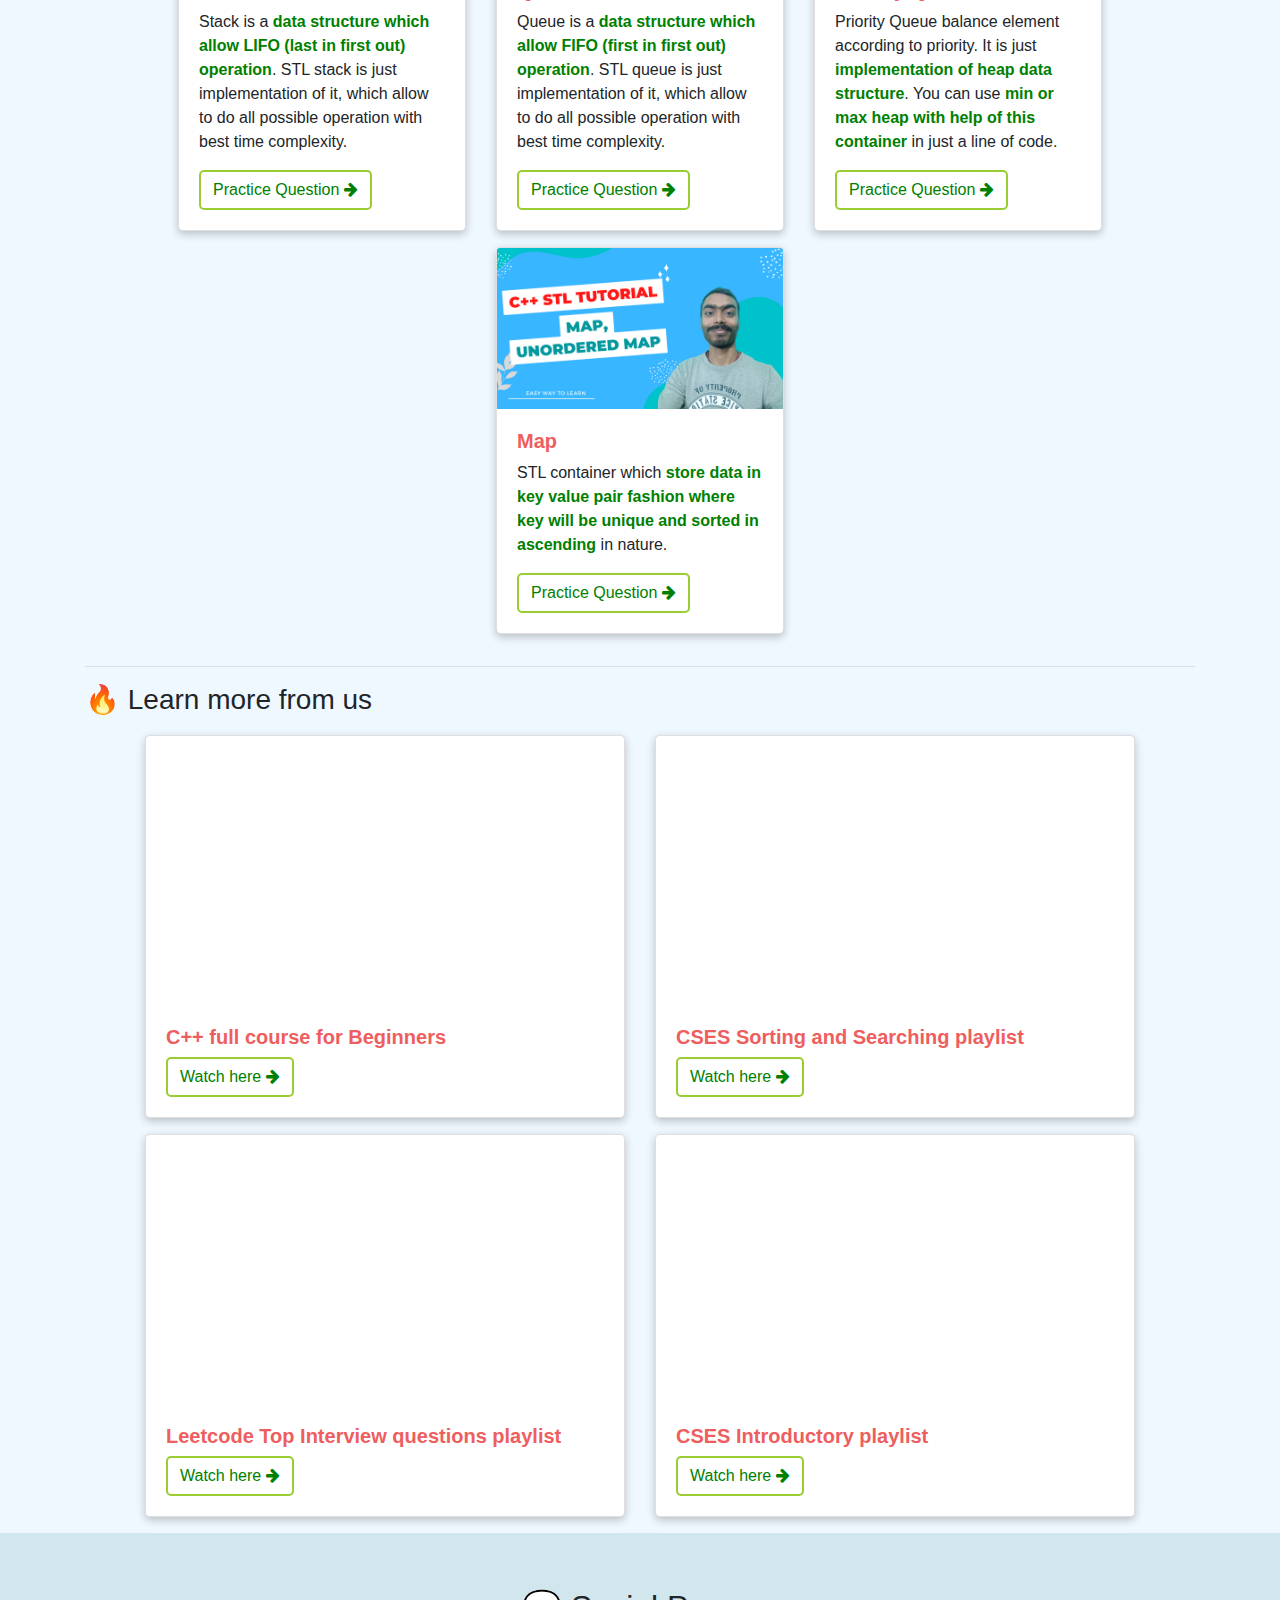
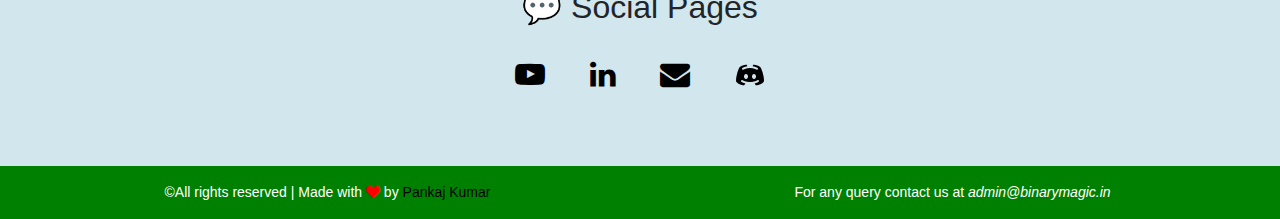
==== commit d92d0ae5: "map page added" ====
--- a/index.html
+++ b/index.html
@@ -284,6 +284,20 @@
               </div>
             </div>
 
+            <div class="col-auto mb-3">
+              <div class="card" style="width: 18rem;">
+                <img class="card-img-top" src="image/map.png" alt="Card image cap">
+                <div class="card-body">
+                  <h3>Map</h3>
+                  <p class="card-text">
+                    STL container which <b class="important-point">store data in key value pair fashion where key will be unique and sorted in ascending</b> in nature.
+                  </p>
+                  <a class="btn" href="map.html">Practice Question <i class="fa fa-arrow-right"
+                      aria-hidden="true"></i></a>
+                </div>
+              </div>
+            </div>
+
           </div>
         </div>
       </div>
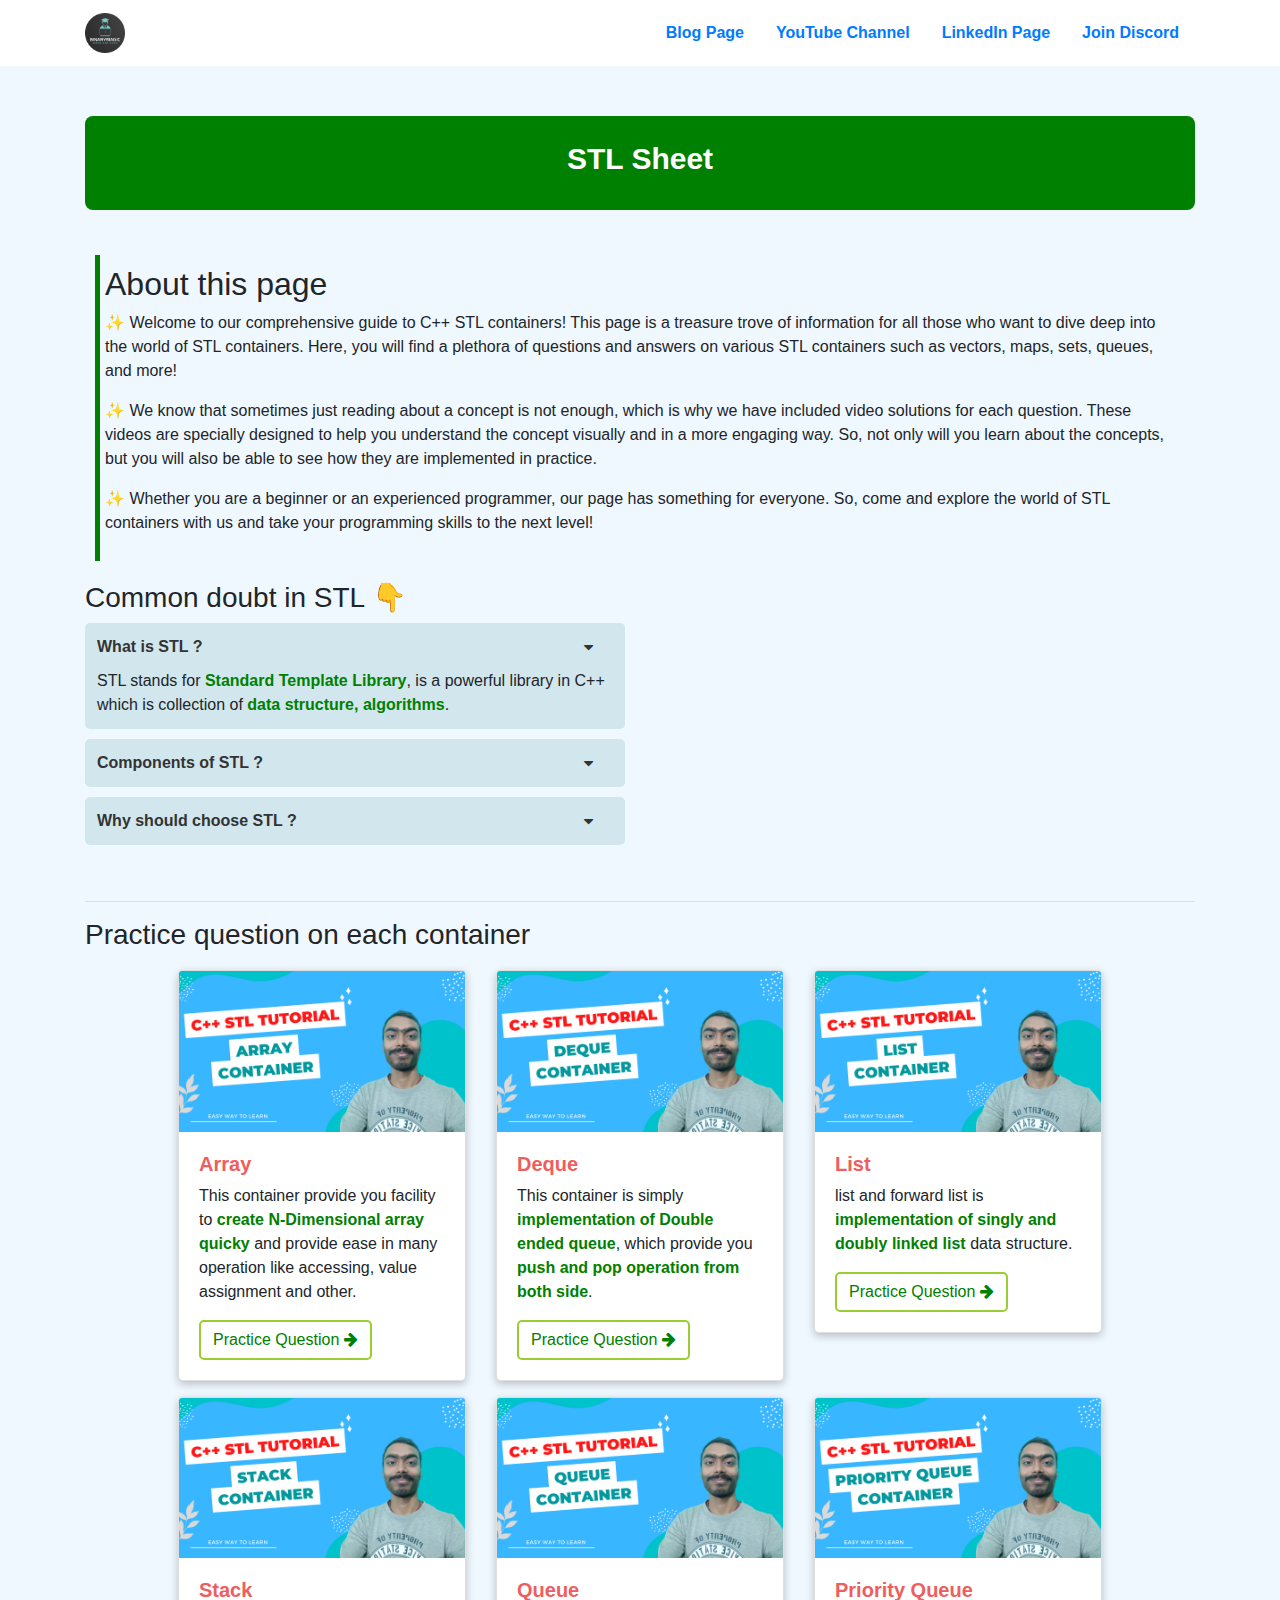
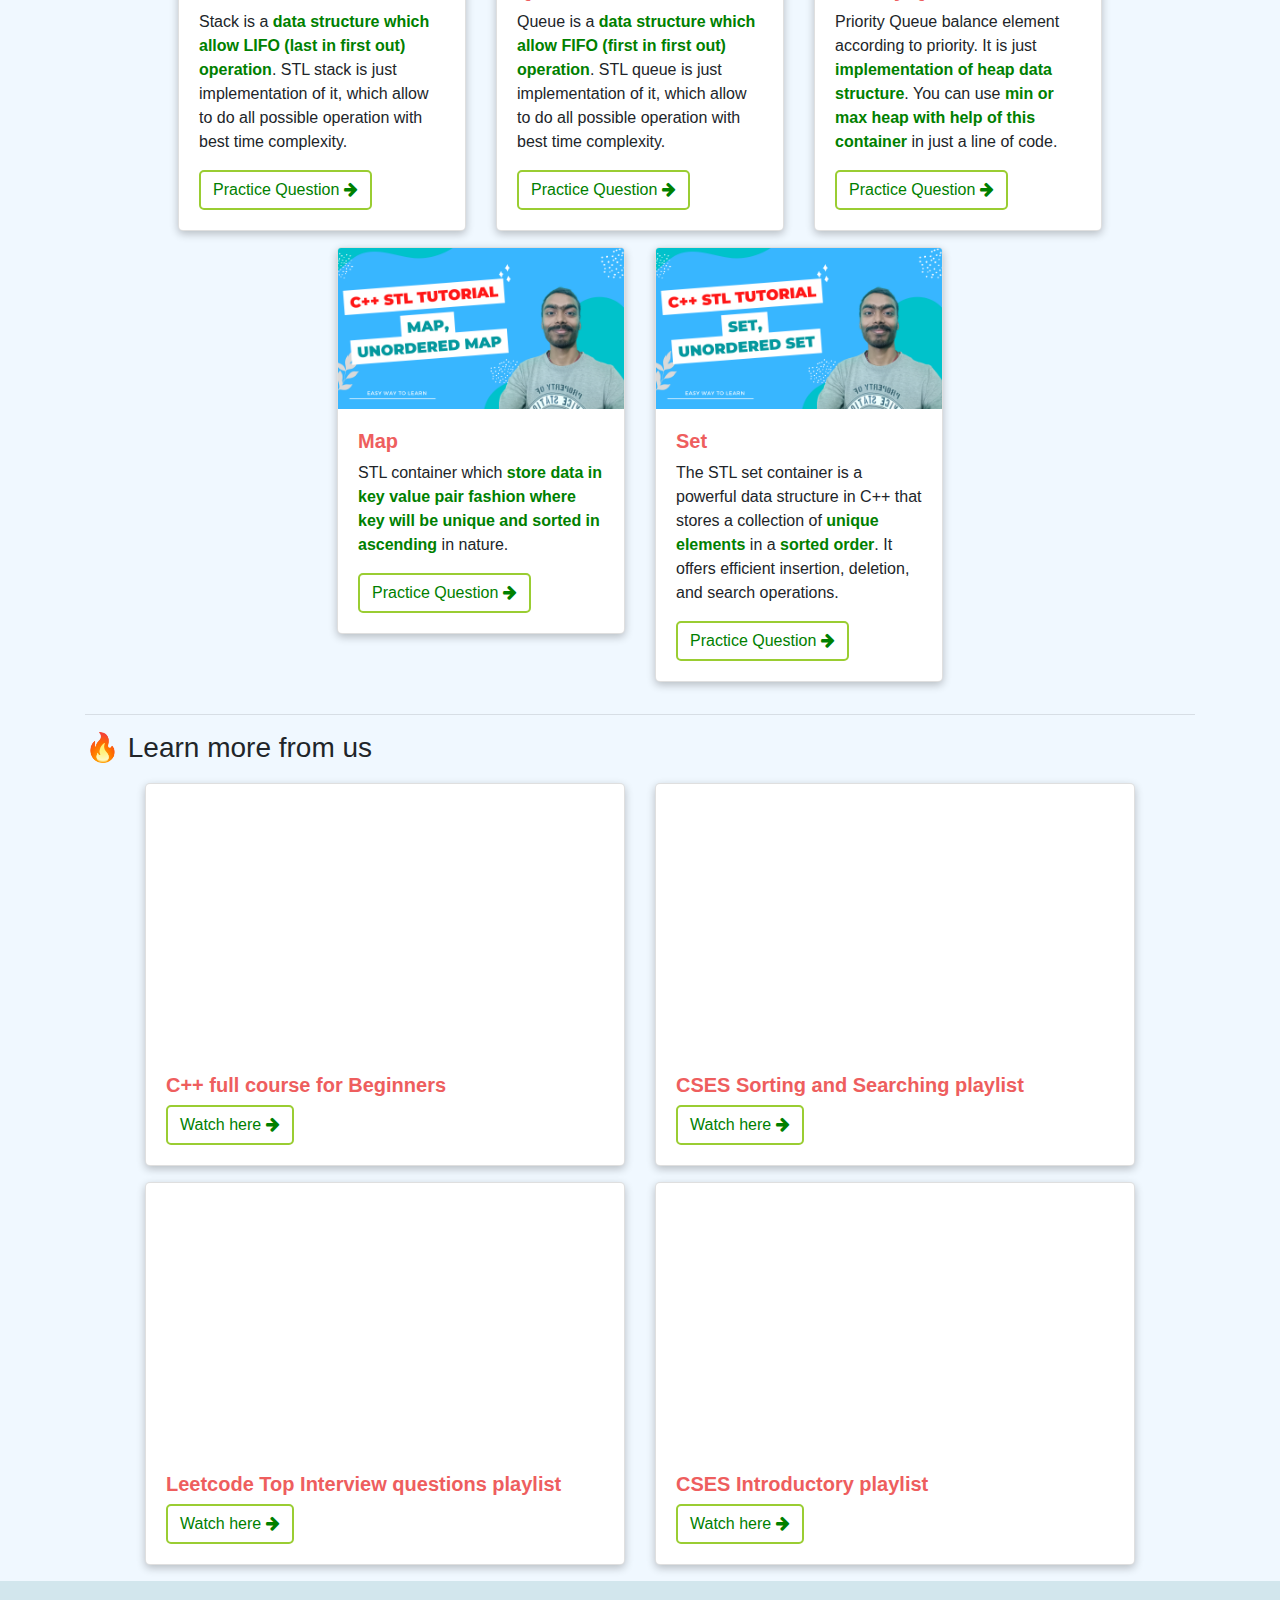
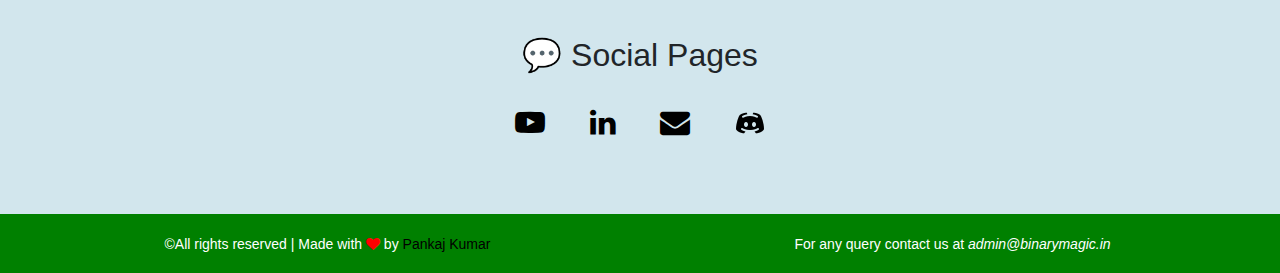
==== commit e9dc68a0: "added set container" ====
--- a/index.html
+++ b/index.html
@@ -298,6 +298,20 @@
               </div>
             </div>
 
+            <div class="col-auto mb-3">
+              <div class="card" style="width: 18rem;">
+                <img class="card-img-top" src="image/set.png" alt="Card image cap">
+                <div class="card-body">
+                  <h3>Set</h3>
+                  <p class="card-text">
+                    The STL set container is a powerful data structure in C++ that stores a collection of <b class="important-point">unique elements</b> in a <b class="important-point">sorted order</b>.
+                    It offers efficient insertion, deletion, and search operations.
+                  </p>
+                  <a class="btn" href="set.html">Practice Question <i class="fa fa-arrow-right" aria-hidden="true"></i></a>
+                </div>
+              </div>
+            </div>
+
           </div>
         </div>
       </div>
--- a/css/style.css
+++ b/css/style.css
@@ -203,14 +203,16 @@
 
 
 .footer {
-    height: 50px;
+    /* height: 50px; */
 }
 
 .footer div {
     font-size: 14px;
     text-align: center;
+    justify-content: center;
     margin: auto;
-    padding-top: 8px;
+    padding-top: 10px;
+    padding-bottom: 1px;
     background-color: var(--background-color);
     color: #fff;
 }
